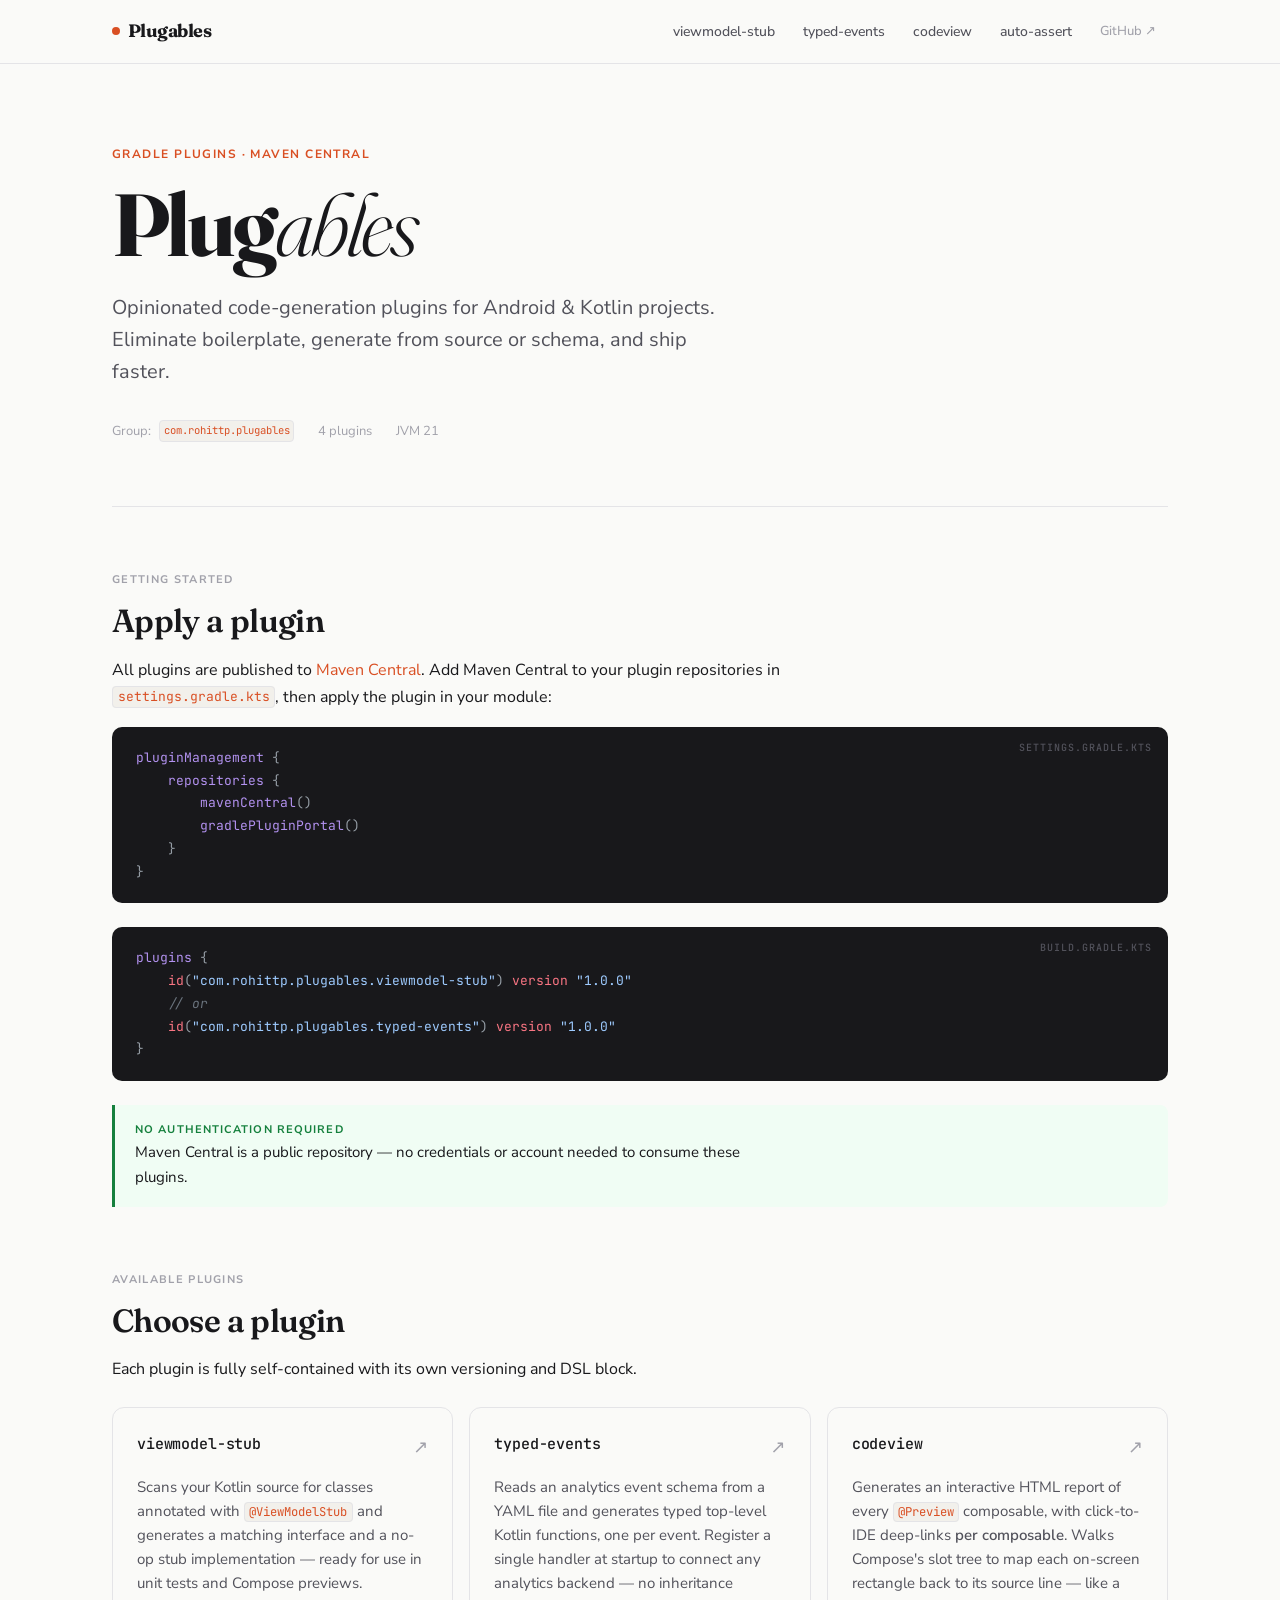
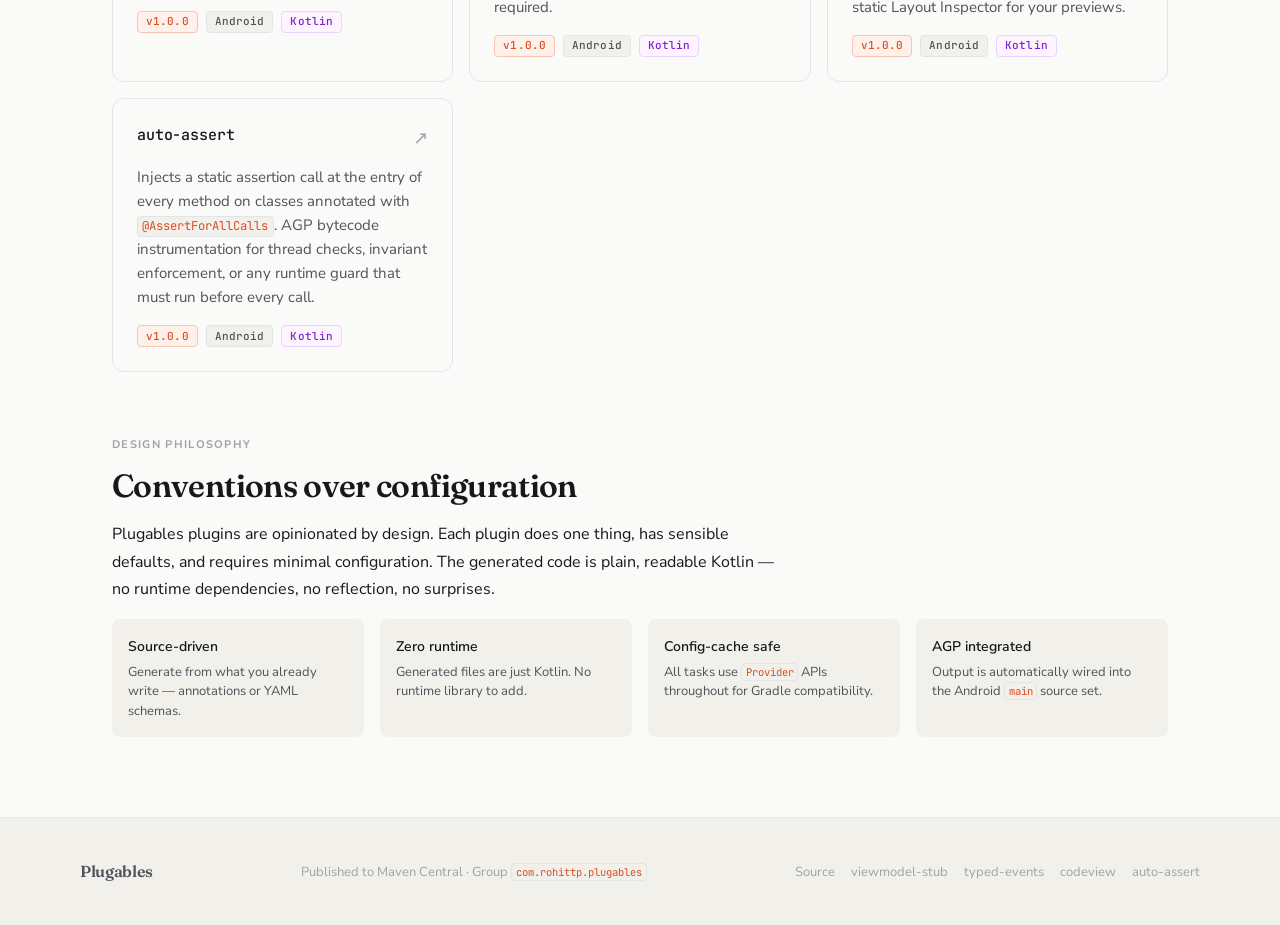
==== docs/index.html @ 22834b08 "docs: add documentation for auto-assert Gradle plugin - Create `docs/auto-assert.html` containing an" ====
<!DOCTYPE html>
<html lang="en">
<head>
  <meta charset="UTF-8" />
  <meta name="viewport" content="width=device-width, initial-scale=1.0" />
  <title>Plugables — Gradle Plugins for Android</title>
  <meta name="description" content="Opinionated code-generation Gradle plugins for Android and Kotlin projects. Published to Maven Central — available with one pluginManagement line." />
  <link rel="canonical" href="https://rohittp.com/plugables/" />
  <link rel="icon" href="favicon.svg" type="image/svg+xml" />

  <!-- Open Graph -->
  <meta property="og:type" content="website" />
  <meta property="og:site_name" content="Plugables" />
  <meta property="og:title" content="Plugables — Gradle Plugins for Android" />
  <meta property="og:description" content="Opinionated code-generation Gradle plugins for Android and Kotlin projects. Published to Maven Central — available with one pluginManagement line." />
  <meta property="og:url" content="https://rohittp.com/plugables/" />
  <meta property="og:image" content="https://rohittp.com/plugables/og-image.png" />
  <meta property="og:image:width" content="1200" />
  <meta property="og:image:height" content="630" />

  <!-- Twitter Card -->
  <meta name="twitter:card" content="summary_large_image" />
  <meta name="twitter:title" content="Plugables — Gradle Plugins for Android" />
  <meta name="twitter:description" content="Opinionated code-generation Gradle plugins for Android and Kotlin projects. Published to Maven Central — available with one pluginManagement line." />
  <meta name="twitter:image" content="https://rohittp.com/plugables/og-image.png" />

  <link rel="stylesheet" href="style.css" />

  <!-- Structured Data -->
  <script type="application/ld+json">
  {
    "@context": "https://schema.org",
    "@graph": [
      {
        "@type": "WebSite",
        "@id": "https://rohittp.com/plugables/#website",
        "url": "https://rohittp.com/plugables/",
        "name": "Plugables",
        "description": "Opinionated code-generation Gradle plugins for Android and Kotlin projects."
      },
      {
        "@type": "SoftwareApplication",
        "@id": "https://rohittp.com/plugables/#software",
        "name": "Plugables",
        "applicationCategory": "DeveloperApplication",
        "operatingSystem": "Android, JVM",
        "programmingLanguage": "Kotlin",
        "offers": { "@type": "Offer", "price": "0", "priceCurrency": "USD" },
        "url": "https://rohittp.com/plugables/",
        "author": {
          "@type": "Person",
          "name": "Rohit T P",
          "url": "https://rohittp.com"
        }
      }
    ]
  }
  </script>
</head>
<body>

<!-- ─── Navigation ─────────────────────────────────────────── -->
<nav class="site-nav">
  <div class="nav-inner">
    <a href="index" class="nav-brand">Plugables</a>
    <div class="nav-links">
      <a href="viewmodel-stub">viewmodel-stub</a>
      <a href="typed-events">typed-events</a>
      <a href="codeview">codeview</a>
      <a href="auto-assert">auto-assert</a>
      <a href="https://github.com/rohittp0/plugables" class="nav-github" target="_blank" rel="noopener noreferrer">GitHub ↗</a>
    </div>
  </div>
</nav>

<div class="home-layout">

  <!-- ─── Hero ───────────────────────────────────────────────── -->
  <section class="hero">
    <p class="hero-eyebrow">Gradle Plugins · Maven Central</p>
    <h1 class="hero-title">Plug<em>ables</em></h1>
    <p class="hero-desc">
      Opinionated code-generation plugins for Android &amp; Kotlin projects.
      Eliminate boilerplate, generate from source or schema, and ship faster.
    </p>
    <div class="hero-meta">
      <span>Group: <code>com.rohittp.plugables</code></span>
      <span>4 plugins</span>
      <span>JVM 21</span>
    </div>
  </section>

  <!-- ─── Repository Setup ───────────────────────────────────── -->
  <section class="section">
    <p class="section-label">Getting Started</p>
    <h2 style="margin-top:0">Apply a plugin</h2>
    <p>
      All plugins are published to
      <a href="https://central.sonatype.com/search?q=com.rohittp.plugables" target="_blank" rel="noopener noreferrer">Maven Central</a>.
      Add Maven Central to your plugin repositories in <code>settings.gradle.kts</code>,
      then apply the plugin in your module:
    </p>

    <div class="code-wrap">
      <span class="code-lang">settings.gradle.kts</span>
      <pre><code><span class="fn">pluginManagement</span> <span class="op">{</span>
    <span class="fn">repositories</span> <span class="op">{</span>
        <span class="fn">mavenCentral</span><span class="op">()</span>
        <span class="fn">gradlePluginPortal</span><span class="op">()</span>
    <span class="op">}</span>
<span class="op">}</span></code></pre>
    </div>

    <div class="code-wrap">
      <span class="code-lang">build.gradle.kts</span>
      <pre><code><span class="fn">plugins</span> <span class="op">{</span>
    <span class="k">id</span><span class="op">(</span><span class="st">"com.rohittp.plugables.viewmodel-stub"</span><span class="op">)</span> <span class="k">version</span> <span class="st">"1.0.0"</span>
    <span class="cm">// or</span>
    <span class="k">id</span><span class="op">(</span><span class="st">"com.rohittp.plugables.typed-events"</span><span class="op">)</span> <span class="k">version</span> <span class="st">"1.0.0"</span>
<span class="op">}</span></code></pre>
    </div>

    <div class="callout tip">
      <p class="callout-title">No authentication required</p>
      <p>
        Maven Central is a public repository — no credentials or account needed
        to consume these plugins.
      </p>
    </div>
  </section>

  <!-- ─── Plugins ─────────────────────────────────────────────── -->
  <section class="section">
    <p class="section-label">Available Plugins</p>
    <h2 style="margin-top:0">Choose a plugin</h2>
    <p>Each plugin is fully self-contained with its own versioning and DSL block.</p>

    <div class="plugin-grid">

      <a href="viewmodel-stub" class="plugin-card">
        <div class="card-header">
          <span class="card-name">viewmodel-stub</span>
          <span class="card-arrow">↗</span>
        </div>
        <p class="card-desc">
          Scans your Kotlin source for classes annotated with
          <code>@ViewModelStub</code> and generates a matching interface
          and a no-op stub implementation — ready for use in unit tests
          and Compose previews.
        </p>
        <div class="card-tags">
          <span class="badge badge-version">v1.0.0</span>
          <span class="badge badge-platform">Android</span>
          <span class="badge badge-kotlin">Kotlin</span>
        </div>
      </a>

      <a href="typed-events" class="plugin-card">
        <div class="card-header">
          <span class="card-name">typed-events</span>
          <span class="card-arrow">↗</span>
        </div>
        <p class="card-desc">
          Reads an analytics event schema from a YAML file and generates
          typed top-level Kotlin functions, one per event. Register a single
          handler at startup to connect any analytics backend — no
          inheritance required.
        </p>
        <div class="card-tags">
          <span class="badge badge-version">v1.0.0</span>
          <span class="badge badge-platform">Android</span>
          <span class="badge badge-kotlin">Kotlin</span>
        </div>
      </a>

      <a href="codeview" class="plugin-card">
        <div class="card-header">
          <span class="card-name">codeview</span>
          <span class="card-arrow">↗</span>
        </div>
        <p class="card-desc">
          Generates an interactive HTML report of every <code>@Preview</code>
          composable, with click-to-IDE deep-links <strong>per composable</strong>.
          Walks Compose's slot tree to map each on-screen rectangle back to its
          source line — like a static Layout Inspector for your previews.
        </p>
        <div class="card-tags">
          <span class="badge badge-version">v1.0.0</span>
          <span class="badge badge-platform">Android</span>
          <span class="badge badge-kotlin">Kotlin</span>
        </div>
      </a>

      <a href="auto-assert" class="plugin-card">
        <div class="card-header">
          <span class="card-name">auto-assert</span>
          <span class="card-arrow">↗</span>
        </div>
        <p class="card-desc">
          Injects a static assertion call at the entry of every method on
          classes annotated with <code>@AssertForAllCalls</code>. AGP bytecode
          instrumentation for thread checks, invariant enforcement, or any
          runtime guard that must run before every call.
        </p>
        <div class="card-tags">
          <span class="badge badge-version">v1.0.0</span>
          <span class="badge badge-platform">Android</span>
          <span class="badge badge-kotlin">Kotlin</span>
        </div>
      </a>

    </div>
  </section>

  <!-- ─── Philosophy ──────────────────────────────────────────── -->
  <section class="section">
    <p class="section-label">Design Philosophy</p>
    <h2 style="margin-top:0">Conventions over configuration</h2>
    <p>
      Plugables plugins are opinionated by design. Each plugin does one thing,
      has sensible defaults, and requires minimal configuration. The generated
      code is plain, readable Kotlin — no runtime dependencies, no reflection,
      no surprises.
    </p>

    <div class="feature-grid">
      <div class="feature-item">
        <strong>Source-driven</strong>
        <p>Generate from what you already write — annotations or YAML schemas.</p>
      </div>
      <div class="feature-item">
        <strong>Zero runtime</strong>
        <p>Generated files are just Kotlin. No runtime library to add.</p>
      </div>
      <div class="feature-item">
        <strong>Config-cache safe</strong>
        <p>All tasks use <code>Provider</code> APIs throughout for Gradle compatibility.</p>
      </div>
      <div class="feature-item">
        <strong>AGP integrated</strong>
        <p>Output is automatically wired into the Android <code>main</code> source set.</p>
      </div>
    </div>
  </section>

</div>

<!-- ─── Footer ──────────────────────────────────────────────── -->
<footer class="site-footer">
  <div class="footer-inner">
    <a href="index" class="footer-brand">Plugables</a>
    <span class="footer-meta">Published to Maven Central · Group <code>com.rohittp.plugables</code></span>
    <div class="footer-links">
      <a href="https://github.com/rohittp0/plugables" target="_blank" rel="noopener noreferrer">Source</a>
      <a href="viewmodel-stub">viewmodel-stub</a>
      <a href="typed-events">typed-events</a>
      <a href="codeview">codeview</a>
      <a href="auto-assert">auto-assert</a>
    </div>
  </div>
</footer>

</body>
</html>
---- docs/style.css ----
@import url('https://fonts.googleapis.com/css2?family=Fraunces:ital,opsz,wght@0,9..144,300;0,9..144,400;0,9..144,600;0,9..144,700;1,9..144,300;1,9..144,400&family=Nunito+Sans:ital,opsz,wght@0,6..12,300;0,6..12,400;0,6..12,500;0,6..12,600;1,6..12,400&family=JetBrains+Mono:wght@400;500&display=swap');

/* ─── Design Tokens ─────────────────────────────────────────── */
:root {
  /* Colors */
  --bg:            #fafaf8;
  --bg-alt:        #f2f0eb;
  --bg-code:       #18181b;
  --bg-callout:    #fff7f0;
  --bg-tip:        #f0fdf4;
  --text:          #18181b;
  --text-2:        #52525b;
  --text-3:        #a1a1aa;
  --text-code:     #e4e0d5;
  --accent:        #d94f23;
  --accent-hover:  #b83d17;
  --accent-bg:     #fff1ea;
  --border:        #e4e4e7;
  --border-strong: #c4c4c8;
  --green:         #15803d;
  --green-bg:      #f0fdf4;
  --shadow-sm:     0 1px 3px rgba(24,24,27,.06), 0 1px 2px rgba(24,24,27,.04);
  --shadow-md:     0 4px 16px rgba(24,24,27,.08), 0 2px 6px rgba(24,24,27,.04);

  /* Typography */
  --font-display: 'Fraunces', Georgia, serif;
  --font-body:    'Nunito Sans', system-ui, sans-serif;
  --font-mono:    'JetBrains Mono', 'Fira Code', monospace;

  /* Spacing */
  --space-1:  0.25rem;
  --space-2:  0.5rem;
  --space-3:  0.75rem;
  --space-4:  1rem;
  --space-5:  1.25rem;
  --space-6:  1.5rem;
  --space-8:  2rem;
  --space-10: 2.5rem;
  --space-12: 3rem;
  --space-16: 4rem;
  --space-20: 5rem;

  /* Layout */
  --nav-height:    64px;
  --sidebar-width: 220px;
  --content-max:   760px;
  --page-max:      1120px;
}

/* ─── Reset ─────────────────────────────────────────────────── */
*, *::before, *::after { box-sizing: border-box; margin: 0; padding: 0; }

html {
  font-size: 16px;
  scroll-behavior: smooth;
  -webkit-text-size-adjust: 100%;
}

body {
  background: var(--bg);
  color: var(--text);
  font-family: var(--font-body);
  font-size: 1rem;
  line-height: 1.7;
  font-weight: 400;
  -webkit-font-smoothing: antialiased;
  -moz-osx-font-smoothing: grayscale;
}

/* ─── Typography ─────────────────────────────────────────────── */
h1, h2, h3 {
  font-family: var(--font-display);
  font-weight: 600;
  line-height: 1.2;
  color: var(--text);
  letter-spacing: -0.02em;
}

h4, h5, h6 {
  font-family: var(--font-body);
  font-weight: 600;
  line-height: 1.4;
  color: var(--text);
}

h1 { font-size: clamp(2.25rem, 5vw, 3.5rem); font-weight: 700; }
h2 { font-size: clamp(1.5rem, 3vw, 2rem); margin-top: var(--space-12); margin-bottom: var(--space-4); }
h3 { font-size: 1.25rem; margin-top: var(--space-8); margin-bottom: var(--space-3); font-family: var(--font-body); font-weight: 600; letter-spacing: -0.01em; }
h4 { font-size: 1rem; margin-top: var(--space-6); margin-bottom: var(--space-2); text-transform: uppercase; letter-spacing: 0.07em; font-size: 0.75rem; color: var(--text-2); }

p { margin-bottom: var(--space-4); max-width: 68ch; }
p:last-child { margin-bottom: 0; }

a { color: var(--accent); text-decoration: none; }
a:hover { color: var(--accent-hover); text-decoration: underline; text-underline-offset: 3px; }

strong { font-weight: 600; }
em { font-style: italic; }

ul, ol {
  padding-left: var(--space-6);
  margin-bottom: var(--space-4);
}
li { margin-bottom: var(--space-1); }

hr {
  border: none;
  border-top: 1px solid var(--border);
  margin: var(--space-12) 0;
}

/* ─── Navigation ─────────────────────────────────────────────── */
.site-nav {
  position: sticky;
  top: 0;
  z-index: 100;
  background: rgba(250, 250, 248, 0.92);
  backdrop-filter: blur(12px);
  -webkit-backdrop-filter: blur(12px);
  border-bottom: 1px solid var(--border);
  height: var(--nav-height);
  display: flex;
  align-items: center;
}

.nav-inner {
  display: flex;
  align-items: center;
  justify-content: space-between;
  width: 100%;
  max-width: var(--page-max);
  margin: 0 auto;
  padding: 0 var(--space-8);
}

.nav-brand {
  font-family: var(--font-display);
  font-weight: 700;
  font-size: 1.125rem;
  color: var(--text);
  text-decoration: none;
  letter-spacing: -0.03em;
  display: flex;
  align-items: center;
  gap: var(--space-2);
}

.nav-brand::before {
  content: '';
  display: inline-block;
  width: 8px;
  height: 8px;
  background: var(--accent);
  border-radius: 50%;
}

.nav-links {
  display: flex;
  align-items: center;
  gap: var(--space-1);
}

.nav-links a {
  color: var(--text-2);
  text-decoration: none;
  font-size: 0.875rem;
  font-weight: 500;
  padding: var(--space-2) var(--space-3);
  border-radius: 6px;
  transition: color 0.15s, background 0.15s;
}

.nav-links a:hover {
  color: var(--text);
  background: var(--bg-alt);
  text-decoration: none;
}

.nav-links a.nav-github {
  color: var(--text-3);
  font-size: 0.8125rem;
}

.nav-links a.nav-github:hover {
  color: var(--text-2);
}

/* ─── Page Layout (plugin pages) ────────────────────────────── */
.page-layout {
  max-width: var(--page-max);
  margin: 0 auto;
  padding: 0 var(--space-8);
  display: grid;
  grid-template-columns: var(--sidebar-width) 1fr;
  gap: var(--space-16);
  align-items: start;
}

.sidebar {
  position: sticky;
  top: calc(var(--nav-height) + var(--space-8));
  padding-top: var(--space-8);
}

.toc-title {
  font-family: var(--font-body);
  font-size: 0.6875rem;
  font-weight: 700;
  text-transform: uppercase;
  letter-spacing: 0.1em;
  color: var(--text-3);
  margin-bottom: var(--space-3);
}

.toc ul {
  list-style: none;
  padding: 0;
  margin: 0;
  display: flex;
  flex-direction: column;
  gap: 1px;
}

.toc li { margin: 0; }

.toc a {
  display: block;
  font-size: 0.8125rem;
  color: var(--text-2);
  text-decoration: none;
  padding: 5px var(--space-3);
  border-radius: 5px;
  line-height: 1.4;
  transition: color 0.12s, background 0.12s;
}

.toc a:hover {
  color: var(--text);
  background: var(--bg-alt);
  text-decoration: none;
}

.toc a.toc-h3 {
  padding-left: var(--space-6);
  font-size: 0.75rem;
}

.content {
  min-width: 0;
  padding: var(--space-8) 0 var(--space-20);
}

/* ─── Home Layout ────────────────────────────────────────────── */
.home-layout {
  max-width: var(--page-max);
  margin: 0 auto;
  padding: 0 var(--space-8);
}

/* ─── Hero ───────────────────────────────────────────────────── */
.hero {
  padding: var(--space-20) 0 var(--space-16);
  border-bottom: 1px solid var(--border);
  margin-bottom: var(--space-16);
}

.hero-eyebrow {
  font-size: 0.75rem;
  font-weight: 700;
  text-transform: uppercase;
  letter-spacing: 0.12em;
  color: var(--accent);
  margin-bottom: var(--space-4);
}

.hero-title {
  font-size: clamp(3rem, 8vw, 5.5rem);
  font-weight: 700;
  font-family: var(--font-display);
  letter-spacing: -0.04em;
  line-height: 1;
  color: var(--text);
  margin-bottom: var(--space-6);
}

.hero-title em {
  font-style: italic;
  font-weight: 300;
}

.hero-desc {
  font-size: clamp(1rem, 2vw, 1.25rem);
  color: var(--text-2);
  max-width: 52ch;
  line-height: 1.6;
  margin-bottom: var(--space-8);
}

.hero-meta {
  display: flex;
  align-items: center;
  gap: var(--space-6);
  font-size: 0.8125rem;
  color: var(--text-3);
}

.hero-meta span {
  display: flex;
  align-items: center;
  gap: var(--space-2);
}

/* ─── Section ────────────────────────────────────────────────── */
.section {
  margin-bottom: var(--space-16);
}

.section-label {
  font-size: 0.6875rem;
  font-weight: 700;
  text-transform: uppercase;
  letter-spacing: 0.12em;
  color: var(--text-3);
  margin-bottom: var(--space-3);
}

/* ─── Plugin Cards ───────────────────────────────────────────── */
.plugin-grid {
  display: grid;
  grid-template-columns: repeat(auto-fit, minmax(300px, 1fr));
  gap: var(--space-4);
  margin-top: var(--space-6);
}

.plugin-card {
  display: block;
  text-decoration: none;
  background: var(--bg);
  border: 1px solid var(--border);
  border-radius: 12px;
  padding: var(--space-6);
  transition: border-color 0.15s, box-shadow 0.15s, transform 0.15s;
  color: inherit;
}

.plugin-card:hover {
  border-color: var(--border-strong);
  box-shadow: var(--shadow-md);
  transform: translateY(-2px);
  text-decoration: none;
  color: inherit;
}

.card-header {
  display: flex;
  align-items: flex-start;
  justify-content: space-between;
  margin-bottom: var(--space-3);
}

.card-name {
  font-family: var(--font-mono);
  font-size: 0.9375rem;
  font-weight: 500;
  color: var(--text);
  letter-spacing: -0.01em;
}

.card-arrow {
  color: var(--text-3);
  font-size: 1.125rem;
  transition: transform 0.15s, color 0.15s;
}

.plugin-card:hover .card-arrow {
  transform: translate(3px, -3px);
  color: var(--accent);
}

.card-desc {
  font-size: 0.9375rem;
  color: var(--text-2);
  line-height: 1.6;
  margin-bottom: var(--space-4);
  max-width: none;
}

.card-tags {
  display: flex;
  gap: var(--space-2);
  flex-wrap: wrap;
}

/* ─── Badges ─────────────────────────────────────────────────── */
.badge {
  display: inline-flex;
  align-items: center;
  height: 22px;
  padding: 0 var(--space-2);
  border-radius: 4px;
  font-family: var(--font-mono);
  font-size: 0.6875rem;
  font-weight: 500;
  letter-spacing: 0.01em;
  white-space: nowrap;
}

.badge-version {
  background: var(--accent-bg);
  color: var(--accent);
  border: 1px solid #f5c6b2;
}

.badge-platform {
  background: var(--bg-alt);
  color: var(--text-2);
  border: 1px solid var(--border);
}

.badge-kotlin {
  background: #fdf4ff;
  color: #7e22ce;
  border: 1px solid #e9d5ff;
}

/* ─── Page Header (plugin pages) ────────────────────────────── */
.breadcrumb {
  font-size: 0.8125rem;
  color: var(--text-3);
  margin-bottom: var(--space-6);
  display: flex;
  align-items: center;
  gap: var(--space-2);
}

.breadcrumb a {
  color: var(--text-3);
  text-decoration: none;
}

.breadcrumb a:hover { color: var(--text-2); text-decoration: none; }
.breadcrumb-sep { color: var(--border-strong); }

.page-header {
  padding-bottom: var(--space-8);
  border-bottom: 1px solid var(--border);
  margin-bottom: var(--space-10);
}

.page-header h1 {
  font-family: var(--font-mono);
  font-size: clamp(1.75rem, 4vw, 2.5rem);
  letter-spacing: -0.03em;
  margin-bottom: var(--space-3);
}

.page-badges {
  display: flex;
  gap: var(--space-2);
  flex-wrap: wrap;
  margin-bottom: var(--space-5);
}

.page-lead {
  font-size: 1.0625rem;
  color: var(--text-2);
  line-height: 1.65;
  max-width: 62ch;
  margin: 0;
}

/* ─── Doc Sections ───────────────────────────────────────────── */
.doc-section {
  scroll-margin-top: calc(var(--nav-height) + var(--space-6));
  margin-bottom: var(--space-12);
}

.doc-section h2 {
  margin-top: 0;
  padding-bottom: var(--space-3);
  border-bottom: 1px solid var(--border);
}

/* ─── Code Blocks ─────────────────────────────────────────────── */
pre {
  background: var(--bg-code);
  border-radius: 10px;
  overflow-x: auto;
  position: relative;
  margin: var(--space-4) 0 var(--space-6);
}

pre code {
  display: block;
  font-family: var(--font-mono);
  font-size: 0.8125rem;
  line-height: 1.75;
  color: var(--text-code);
  padding: var(--space-5) var(--space-6);
  tab-size: 2;
}

.code-wrap {
  position: relative;
}

.code-lang {
  position: absolute;
  top: var(--space-3);
  right: var(--space-4);
  font-family: var(--font-mono);
  font-size: 0.625rem;
  font-weight: 500;
  text-transform: uppercase;
  letter-spacing: 0.1em;
  color: #52525b;
  z-index: 1;
  pointer-events: none;
}

/* Inline code */
:not(pre) > code {
  font-family: var(--font-mono);
  font-size: 0.8125em;
  background: var(--bg-alt);
  border: 1px solid var(--border);
  border-radius: 4px;
  padding: 0.1em 0.35em;
  color: var(--accent);
}

/* Syntax coloring — applied manually via spans */
.k  { color: #f97583; }              /* keyword */
.kn { color: #f97583; }              /* keyword.annotation */
.fn { color: #b392f0; }              /* function name */
.ty { color: #79b8ff; }              /* type */
.st { color: #9ecbff; }              /* string */
.cm { color: #6a737d; font-style: italic; } /* comment */
.nm { color: #ffab70; }              /* number/literal */
.op { color: #959da5; }              /* operator/punctuation */
.yk { color: #85e89d; }              /* yaml key */
.yv { color: #9ecbff; }              /* yaml value */
.yc { color: #6a737d; font-style: italic; } /* yaml comment */
.yi { color: #ffab70; }              /* yaml indent marker */

/* ─── Tables ──────────────────────────────────────────────────── */
.table-wrap {
  overflow-x: auto;
  margin: var(--space-4) 0 var(--space-6);
  border: 1px solid var(--border);
  border-radius: 10px;
}

table {
  width: 100%;
  border-collapse: collapse;
  font-size: 0.9rem;
}

thead {
  background: var(--bg-alt);
}

th {
  text-align: left;
  font-size: 0.6875rem;
  font-weight: 700;
  text-transform: uppercase;
  letter-spacing: 0.08em;
  color: var(--text-3);
  padding: var(--space-3) var(--space-4);
  border-bottom: 1px solid var(--border);
}

td {
  padding: var(--space-3) var(--space-4);
  vertical-align: top;
  border-bottom: 1px solid var(--border);
  line-height: 1.5;
}

tr:last-child td { border-bottom: none; }

tbody tr:hover { background: var(--bg-alt); }

td code {
  font-family: var(--font-mono);
  font-size: 0.8125em;
  color: var(--accent);
}

td.required::after {
  content: ' *';
  color: var(--accent);
}

/* ─── Callouts ────────────────────────────────────────────────── */
.callout {
  border-left: 3px solid var(--accent);
  background: var(--bg-callout);
  border-radius: 0 8px 8px 0;
  padding: var(--space-4) var(--space-5);
  margin: var(--space-4) 0 var(--space-6);
  font-size: 0.9375rem;
}

.callout p { margin: 0; }

.callout-title {
  font-size: 0.6875rem;
  font-weight: 700;
  text-transform: uppercase;
  letter-spacing: 0.1em;
  color: var(--accent);
  margin-bottom: var(--space-2);
}

.callout.tip {
  border-left-color: var(--green);
  background: var(--green-bg);
}

.callout.tip .callout-title { color: var(--green); }

/* ─── Separator ───────────────────────────────────────────────── */
.rule {
  border: none;
  border-top: 1px solid var(--border);
  margin: var(--space-10) 0;
}

/* ─── Step List ───────────────────────────────────────────────── */
.steps {
  list-style: none;
  padding: 0;
  margin: var(--space-4) 0 var(--space-6);
  counter-reset: steps;
}

.steps li {
  counter-increment: steps;
  display: flex;
  gap: var(--space-4);
  margin-bottom: var(--space-5);
}

.steps li::before {
  content: counter(steps);
  display: flex;
  align-items: center;
  justify-content: center;
  flex-shrink: 0;
  width: 28px;
  height: 28px;
  border-radius: 50%;
  background: var(--accent);
  color: white;
  font-size: 0.75rem;
  font-weight: 700;
  font-family: var(--font-body);
  margin-top: 2px;
}

/* ─── Pipeline Diagram ─────────────────────────────────────────── */
.pipeline {
  display: flex;
  align-items: center;
  gap: 0;
  overflow-x: auto;
  padding: var(--space-5) 0;
  margin: var(--space-4) 0 var(--space-6);
}

.pipeline-step {
  flex-shrink: 0;
  background: var(--bg-alt);
  border: 1px solid var(--border);
  border-radius: 8px;
  padding: var(--space-3) var(--space-4);
  text-align: center;
}

.pipeline-step strong {
  display: block;
  font-size: 0.8125rem;
  font-weight: 600;
  margin-bottom: 2px;
}

.pipeline-step span {
  font-size: 0.6875rem;
  color: var(--text-3);
  font-family: var(--font-mono);
}

.pipeline-arrow {
  flex-shrink: 0;
  color: var(--accent);
  font-size: 1.25rem;
  margin: 0 var(--space-2);
}

/* ─── Feature Grid ────────────────────────────────────────────── */
.feature-grid {
  display: grid;
  grid-template-columns: repeat(auto-fit, minmax(200px, 1fr));
  gap: var(--space-4);
  margin: var(--space-4) 0 var(--space-6);
}

.feature-item {
  background: var(--bg-alt);
  border-radius: 8px;
  padding: var(--space-4);
}

.feature-item strong {
  display: block;
  font-size: 0.875rem;
  margin-bottom: var(--space-1);
}

.feature-item p {
  font-size: 0.8125rem;
  color: var(--text-2);
  margin: 0;
  max-width: none;
  line-height: 1.5;
}

/* ─── Footer ──────────────────────────────────────────────────── */
.site-footer {
  background: var(--bg-alt);
  border-top: 1px solid var(--border);
  padding: var(--space-10) var(--space-8);
  margin-top: var(--space-20);
}

.footer-inner {
  max-width: var(--page-max);
  margin: 0 auto;
  display: flex;
  justify-content: space-between;
  align-items: center;
  flex-wrap: wrap;
  gap: var(--space-4);
}

.footer-brand {
  font-family: var(--font-display);
  font-weight: 600;
  font-size: 1rem;
  color: var(--text-2);
  letter-spacing: -0.02em;
  text-decoration: none;
}

.footer-meta {
  font-size: 0.8125rem;
  color: var(--text-3);
}

.footer-links {
  display: flex;
  gap: var(--space-4);
}

.footer-links a {
  font-size: 0.8125rem;
  color: var(--text-3);
  text-decoration: none;
}

.footer-links a:hover { color: var(--text-2); text-decoration: none; }

/* ─── Responsive ──────────────────────────────────────────────── */
@media (max-width: 768px) {
  :root {
    --sidebar-width: 0px;
  }

  .page-layout {
    grid-template-columns: 1fr;
    gap: 0;
    padding: 0 var(--space-5);
  }

  .sidebar { display: none; }

  .home-layout { padding: 0 var(--space-5); }

  .nav-inner { padding: 0 var(--space-5); }

  .hero { padding: var(--space-12) 0 var(--space-10); }

  .hero-meta { flex-wrap: wrap; gap: var(--space-3); }

  .plugin-grid { grid-template-columns: 1fr; }

  pre code { font-size: 0.75rem; padding: var(--space-4); }

  .pipeline { flex-direction: column; align-items: flex-start; }
  .pipeline-arrow { transform: rotate(90deg); }

  .footer-inner { flex-direction: column; align-items: flex-start; }
}

@media (max-width: 480px) {
  .nav-links a:not(.nav-github) { display: none; }
}
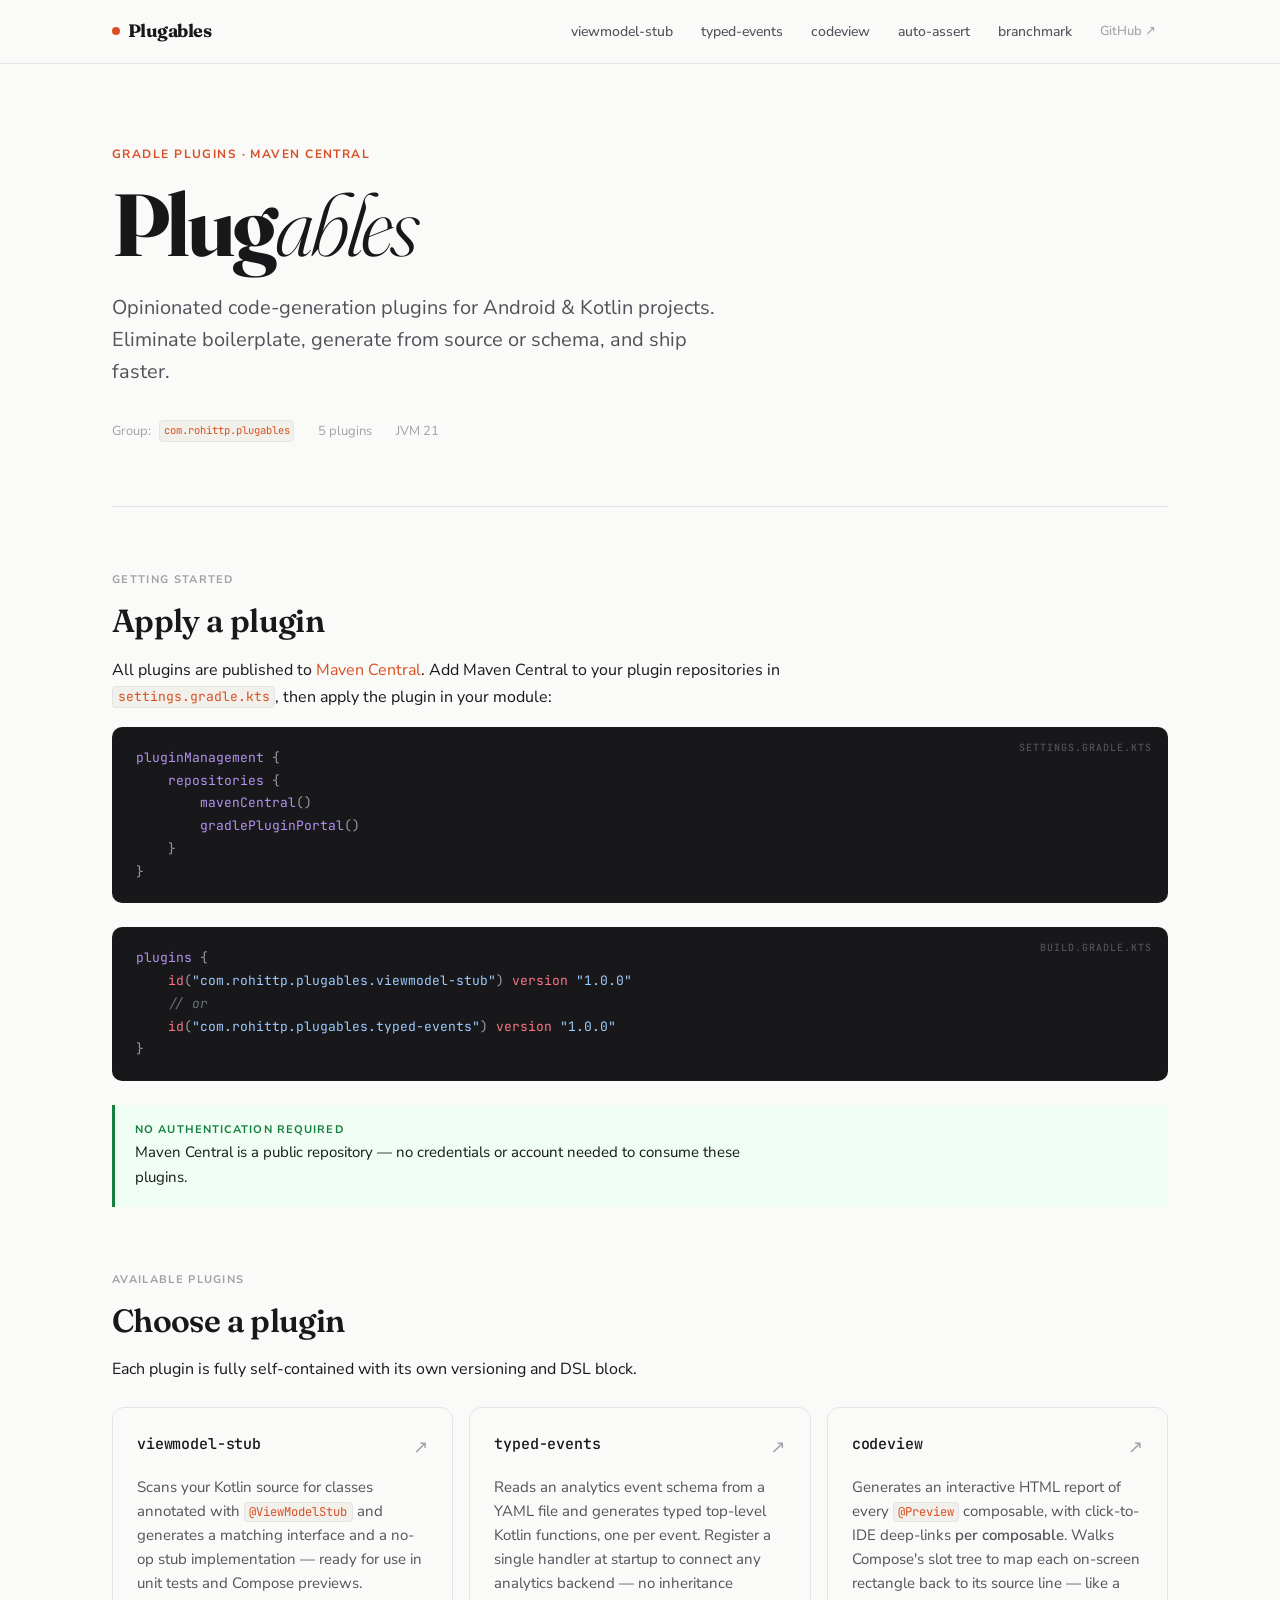
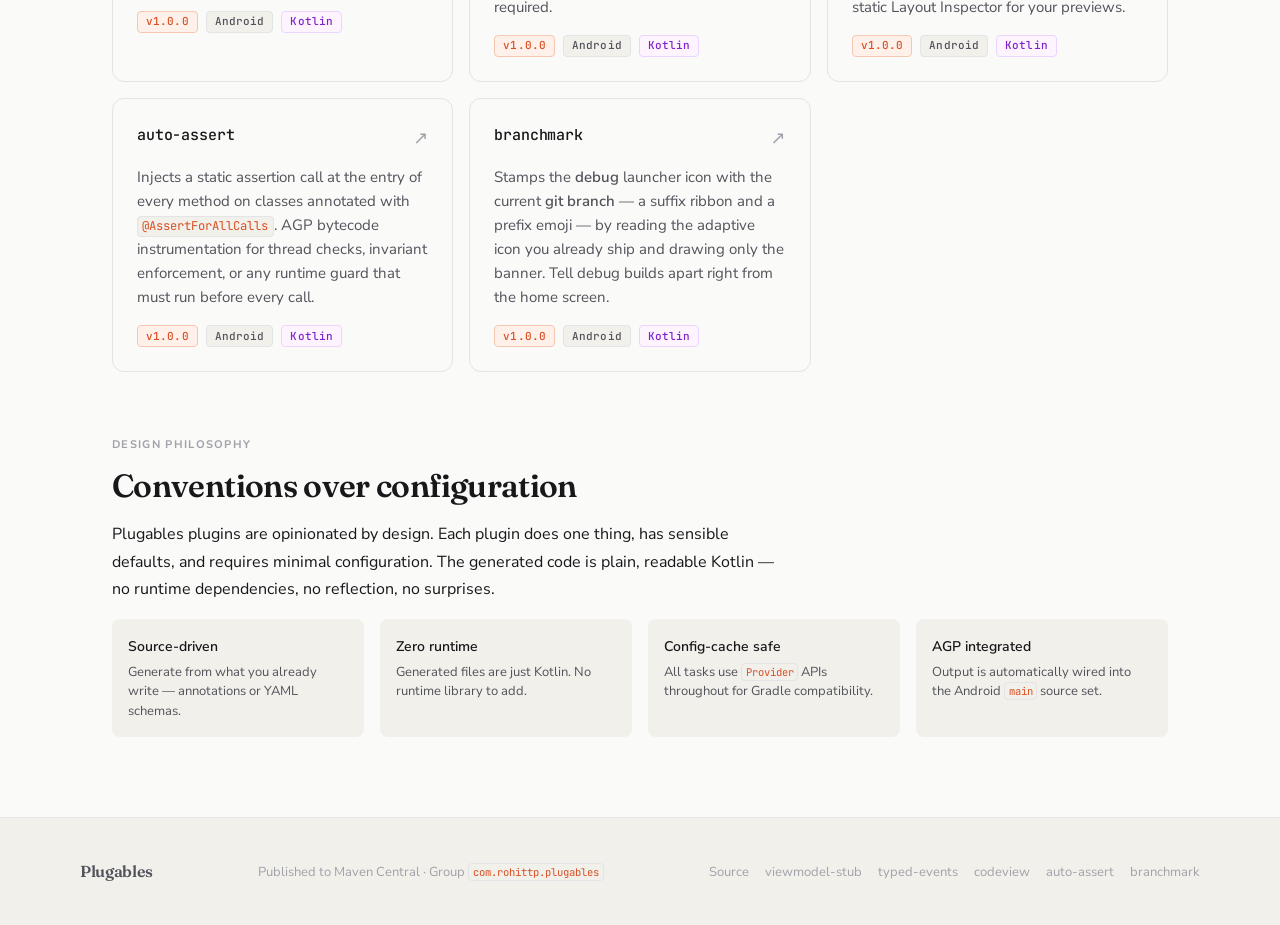
==== commit d609c01e: "feat: introduce branchmark Gradle plugin for Android debug icon stamping - Add `branchmark` module t" ====
--- a/docs/index.html
+++ b/docs/index.html
@@ -68,6 +68,7 @@
       <a href="typed-events">typed-events</a>
       <a href="codeview">codeview</a>
       <a href="auto-assert">auto-assert</a>
+      <a href="branchmark">branchmark</a>
       <a href="https://github.com/rohittp0/plugables" class="nav-github" target="_blank" rel="noopener noreferrer">GitHub ↗</a>
     </div>
   </div>
@@ -85,7 +86,7 @@
     </p>
     <div class="hero-meta">
       <span>Group: <code>com.rohittp.plugables</code></span>
-      <span>4 plugins</span>
+      <span>5 plugins</span>
       <span>JVM 21</span>
     </div>
   </section>
@@ -201,6 +202,24 @@
           classes annotated with <code>@AssertForAllCalls</code>. AGP bytecode
           instrumentation for thread checks, invariant enforcement, or any
           runtime guard that must run before every call.
+        </p>
+        <div class="card-tags">
+          <span class="badge badge-version">v1.0.0</span>
+          <span class="badge badge-platform">Android</span>
+          <span class="badge badge-kotlin">Kotlin</span>
+        </div>
+      </a>
+
+      <a href="branchmark" class="plugin-card">
+        <div class="card-header">
+          <span class="card-name">branchmark</span>
+          <span class="card-arrow">↗</span>
+        </div>
+        <p class="card-desc">
+          Stamps the <strong>debug</strong> launcher icon with the current
+          <strong>git branch</strong> — a suffix ribbon and a prefix emoji —
+          by reading the adaptive icon you already ship and drawing only the
+          banner. Tell debug builds apart right from the home screen.
         </p>
         <div class="card-tags">
           <span class="badge badge-version">v1.0.0</span>
@@ -256,6 +275,7 @@
       <a href="typed-events">typed-events</a>
       <a href="codeview">codeview</a>
       <a href="auto-assert">auto-assert</a>
+      <a href="branchmark">branchmark</a>
     </div>
   </div>
 </footer>
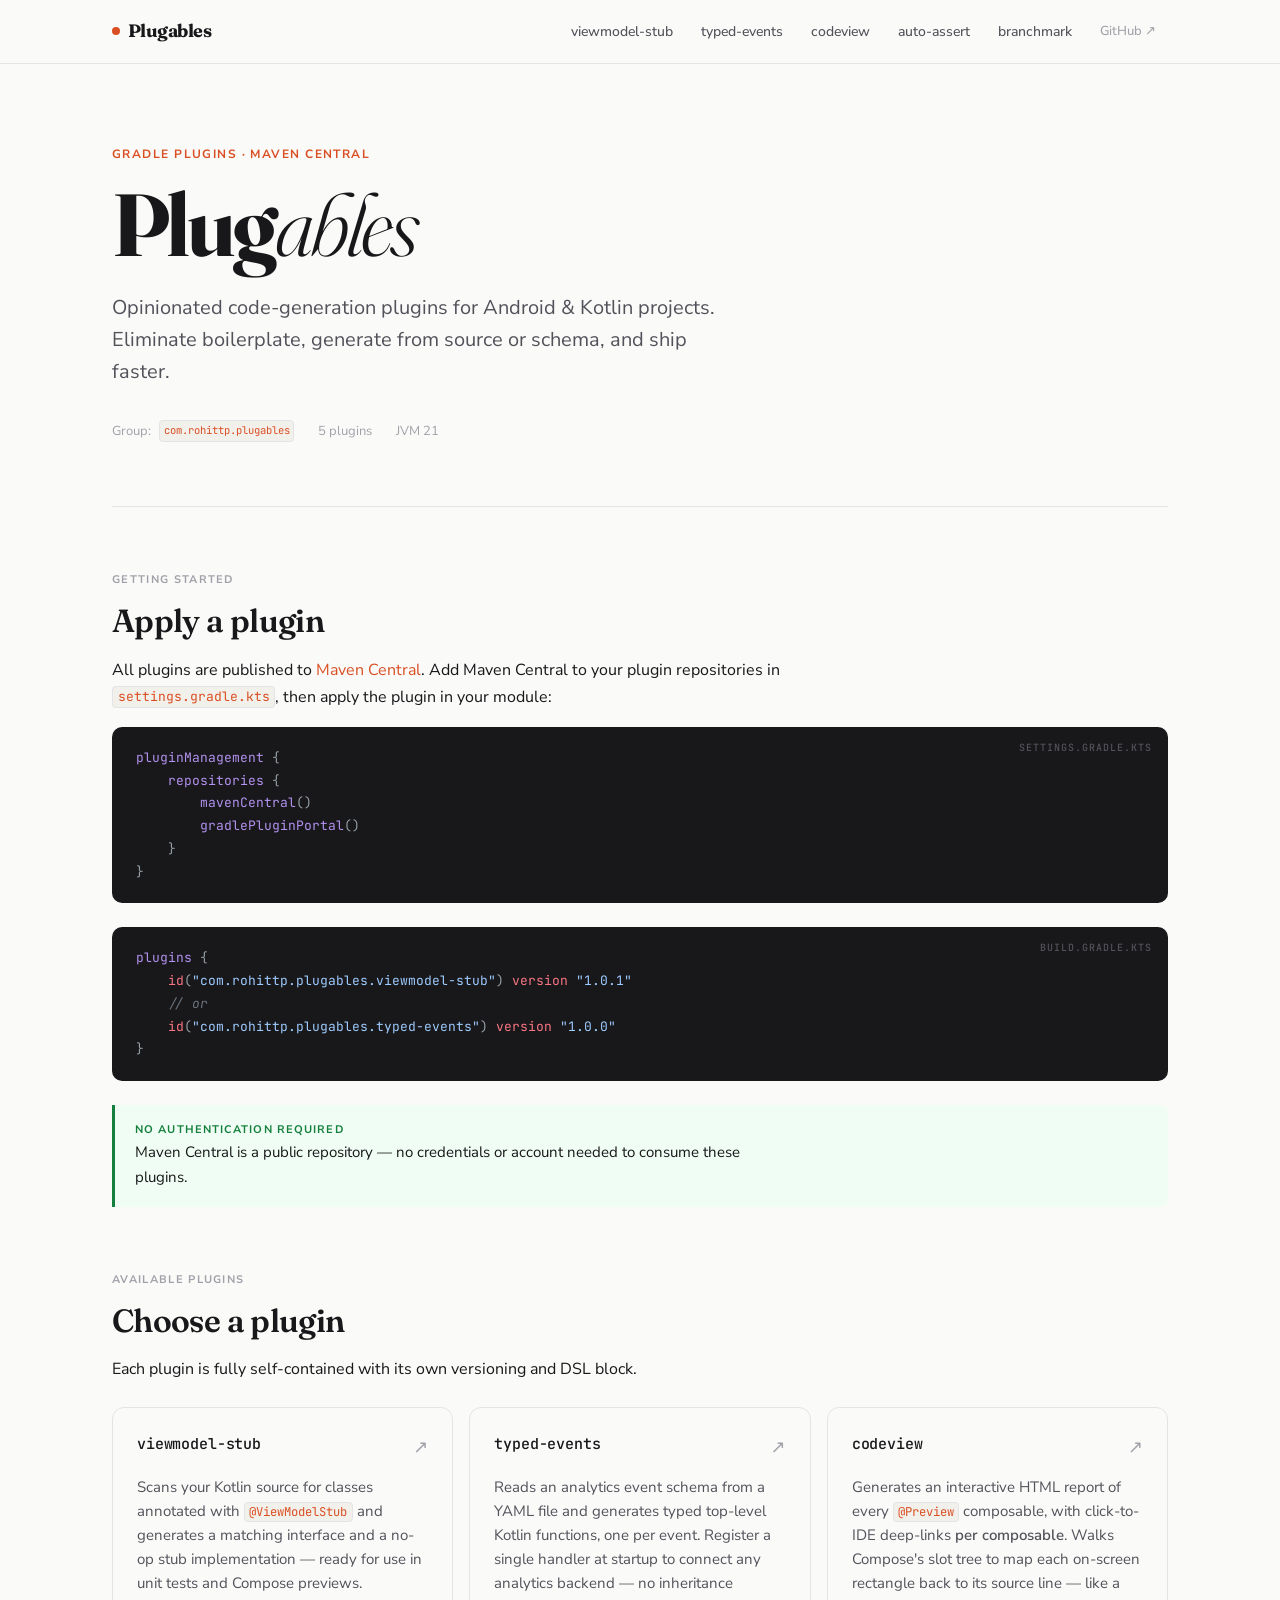
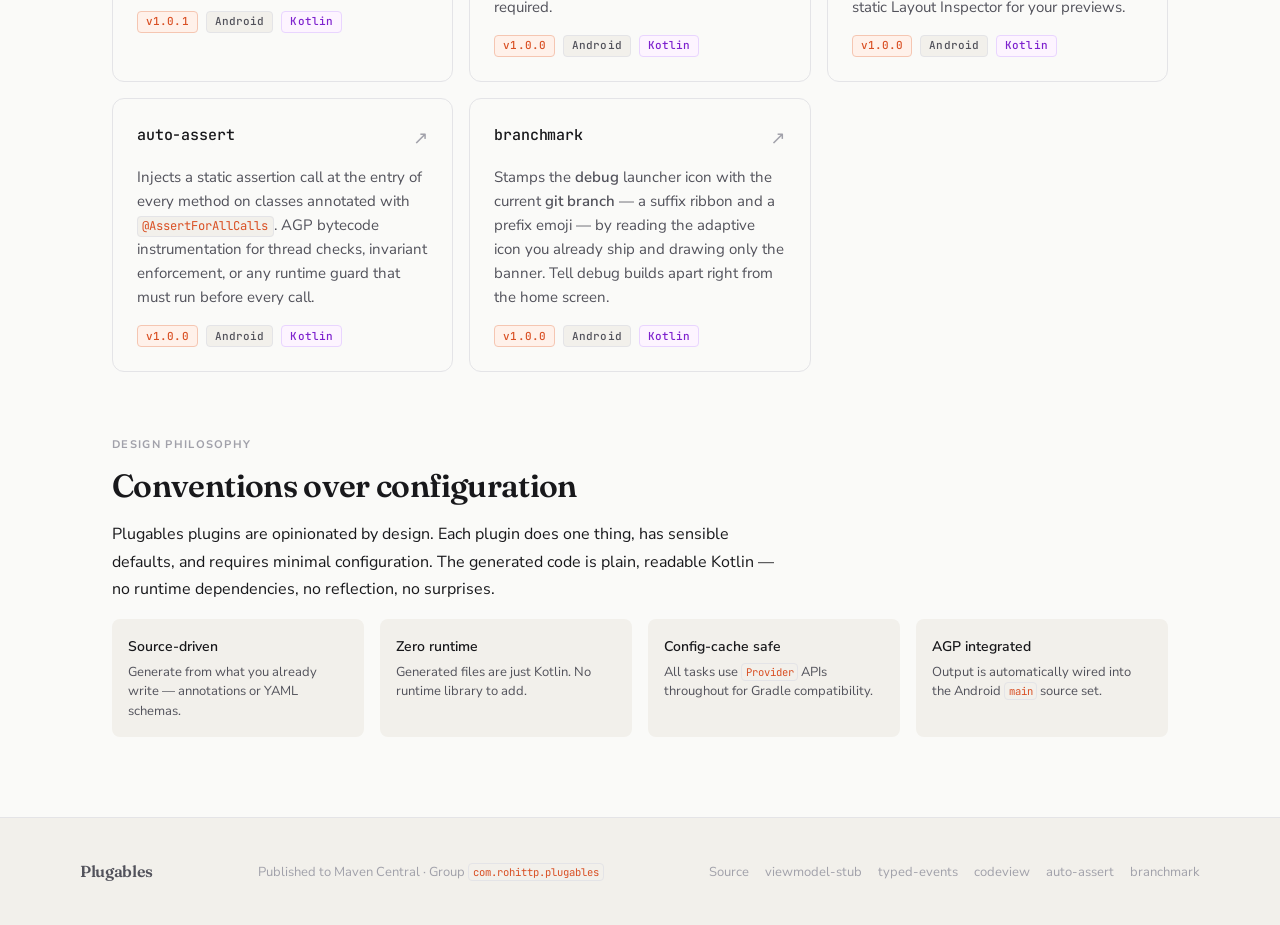
==== commit 7bce9548: "chore(viewmodel-stub): bump version to 1.0.1 and sync docs Co-Authored-By: Claude Opus 4.8 (1M conte" ====
--- a/docs/index.html
+++ b/docs/index.html
@@ -115,7 +115,7 @@
     <div class="code-wrap">
       <span class="code-lang">build.gradle.kts</span>
       <pre><code><span class="fn">plugins</span> <span class="op">{</span>
-    <span class="k">id</span><span class="op">(</span><span class="st">"com.rohittp.plugables.viewmodel-stub"</span><span class="op">)</span> <span class="k">version</span> <span class="st">"1.0.0"</span>
+    <span class="k">id</span><span class="op">(</span><span class="st">"com.rohittp.plugables.viewmodel-stub"</span><span class="op">)</span> <span class="k">version</span> <span class="st">"1.0.1"</span>
     <span class="cm">// or</span>
     <span class="k">id</span><span class="op">(</span><span class="st">"com.rohittp.plugables.typed-events"</span><span class="op">)</span> <span class="k">version</span> <span class="st">"1.0.0"</span>
 <span class="op">}</span></code></pre>
@@ -150,7 +150,7 @@
           and Compose previews.
         </p>
         <div class="card-tags">
-          <span class="badge badge-version">v1.0.0</span>
+          <span class="badge badge-version">v1.0.1</span>
           <span class="badge badge-platform">Android</span>
           <span class="badge badge-kotlin">Kotlin</span>
         </div>
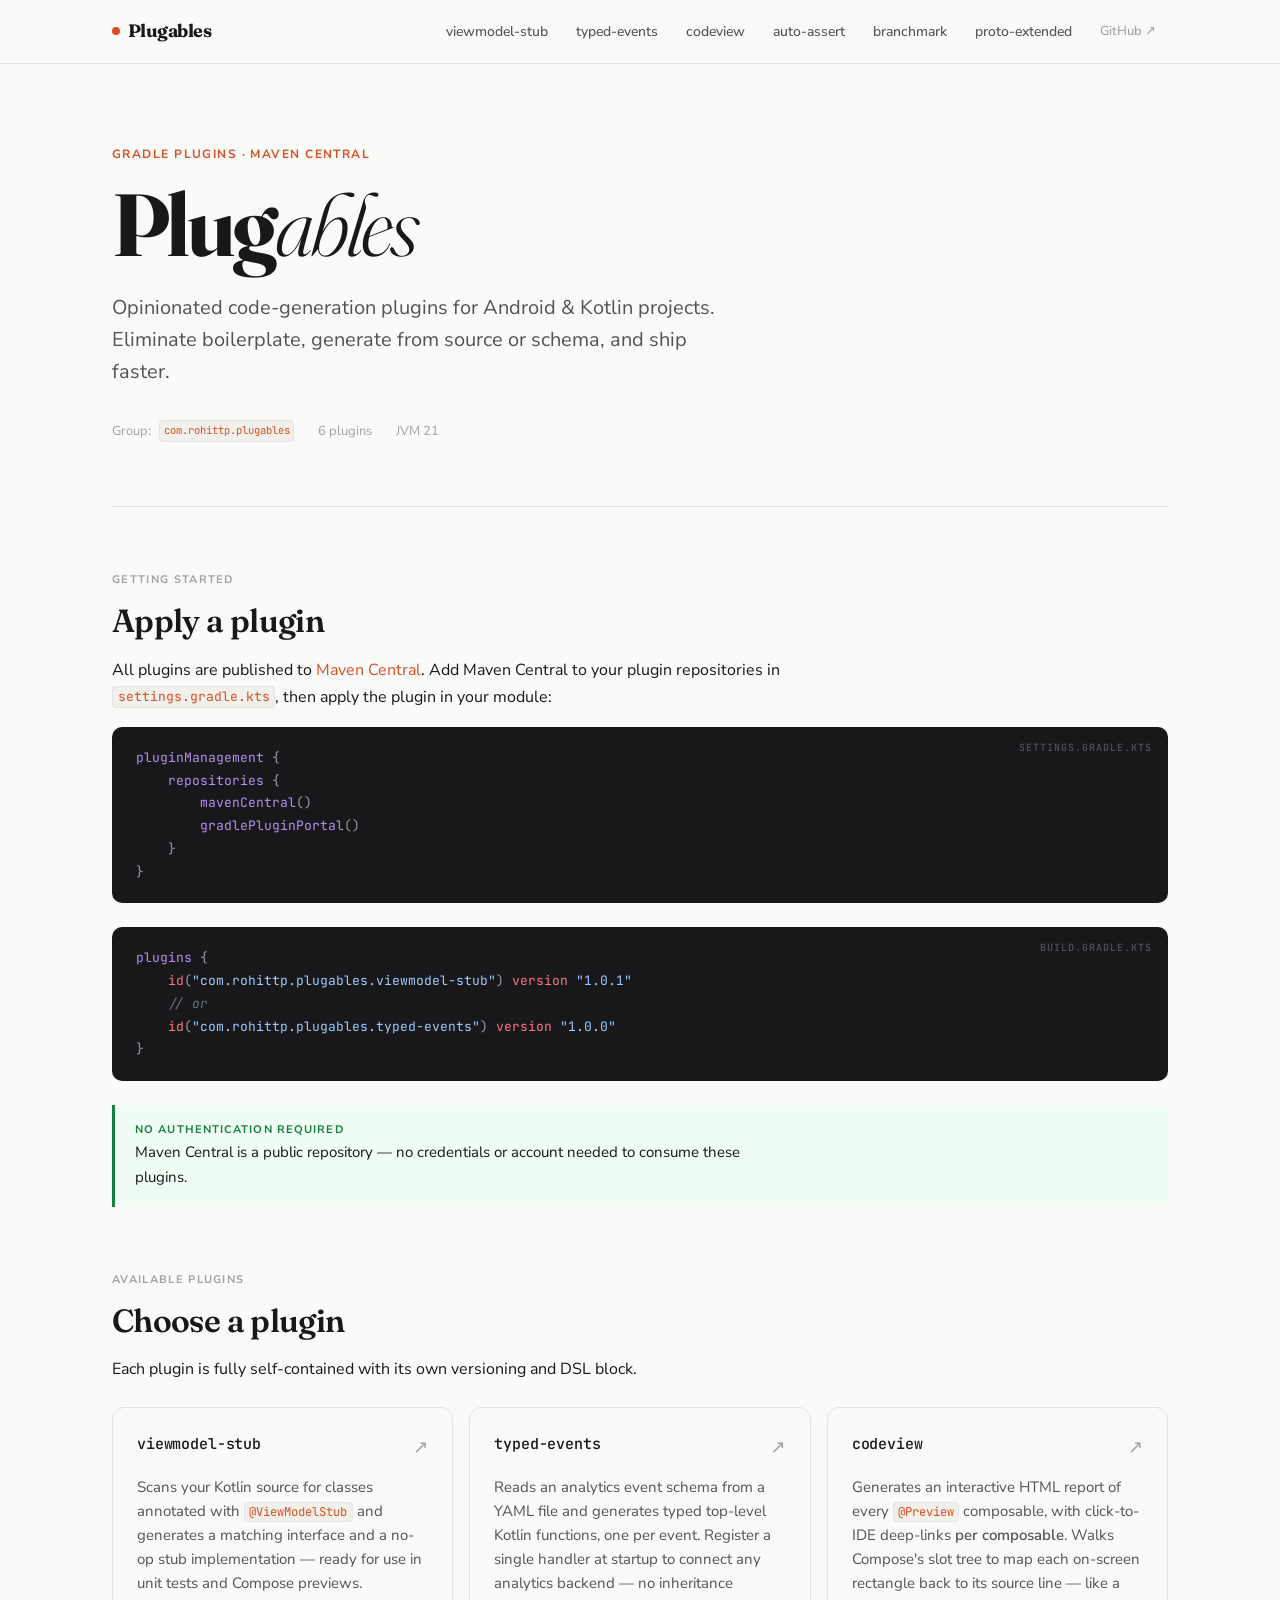
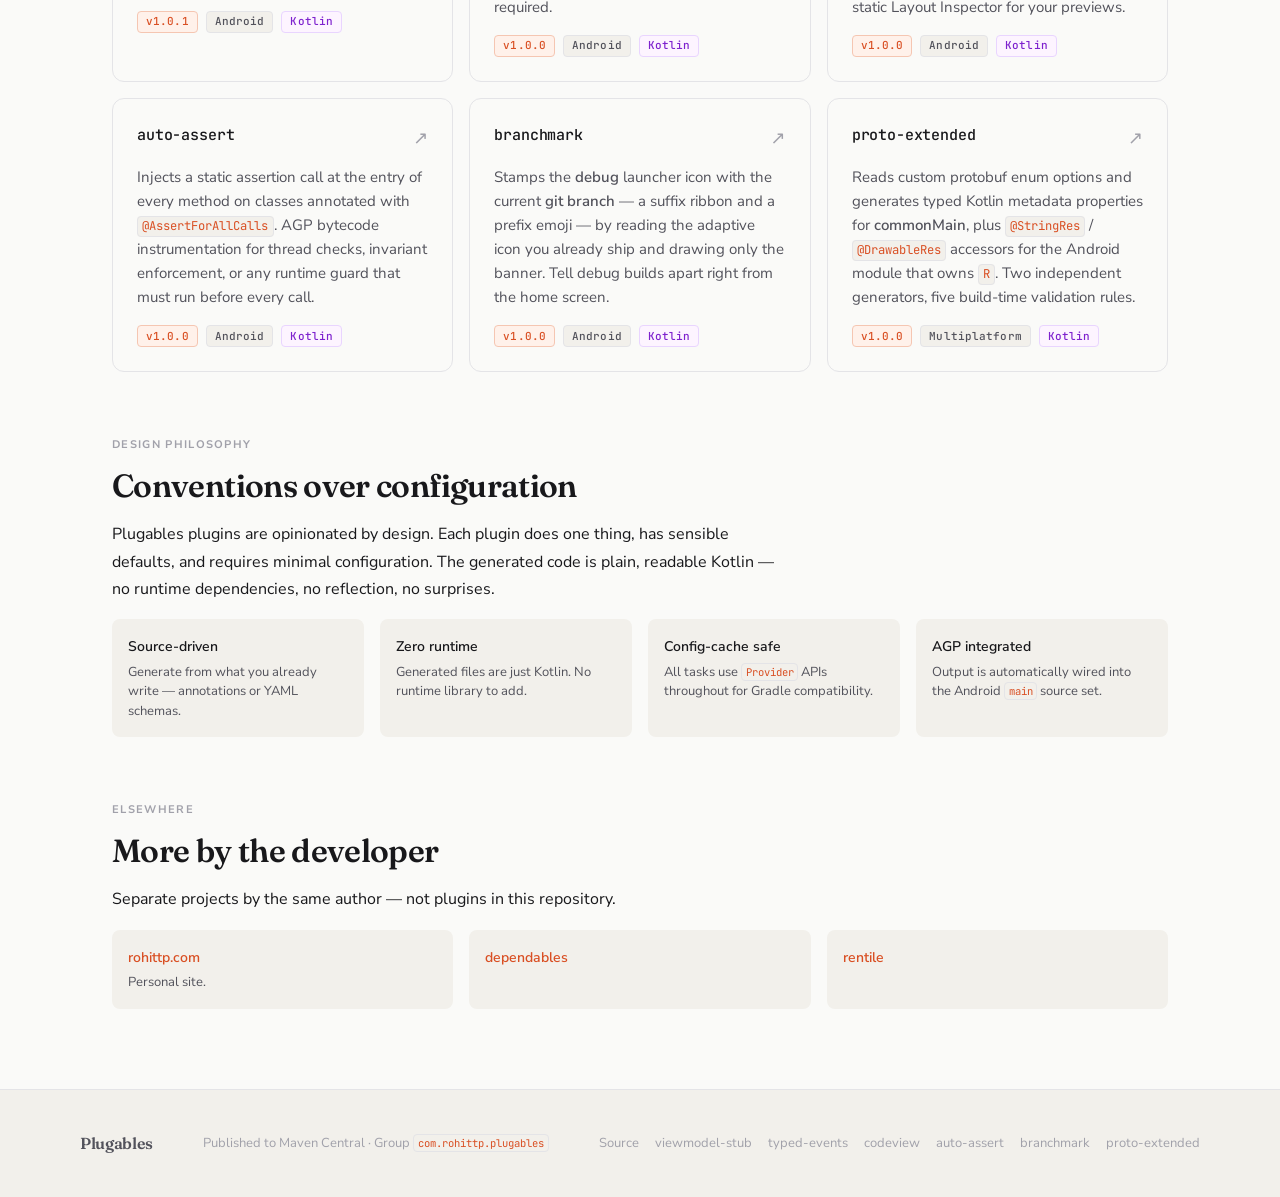
==== commit 47c40dea: "docs(proto-extended): add plugin page and cross-references Documents the completed proto-extended pl" ====
--- a/docs/index.html
+++ b/docs/index.html
@@ -69,6 +69,7 @@
       <a href="codeview">codeview</a>
       <a href="auto-assert">auto-assert</a>
       <a href="branchmark">branchmark</a>
+      <a href="proto-extended">proto-extended</a>
       <a href="https://github.com/rohittp0/plugables" class="nav-github" target="_blank" rel="noopener noreferrer">GitHub ↗</a>
     </div>
   </div>
@@ -86,7 +87,7 @@
     </p>
     <div class="hero-meta">
       <span>Group: <code>com.rohittp.plugables</code></span>
-      <span>5 plugins</span>
+      <span>6 plugins</span>
       <span>JVM 21</span>
     </div>
   </section>
@@ -228,6 +229,25 @@
         </div>
       </a>
 
+      <a href="proto-extended" class="plugin-card">
+        <div class="card-header">
+          <span class="card-name">proto-extended</span>
+          <span class="card-arrow">↗</span>
+        </div>
+        <p class="card-desc">
+          Reads custom protobuf enum options and generates typed Kotlin
+          metadata properties for <strong>commonMain</strong>, plus
+          <code>@StringRes</code> / <code>@DrawableRes</code> accessors for
+          the Android module that owns <code>R</code>. Two independent
+          generators, five build-time validation rules.
+        </p>
+        <div class="card-tags">
+          <span class="badge badge-version">v1.0.0</span>
+          <span class="badge badge-platform">Multiplatform</span>
+          <span class="badge badge-kotlin">Kotlin</span>
+        </div>
+      </a>
+
     </div>
   </section>
 
@@ -258,6 +278,26 @@
       <div class="feature-item">
         <strong>AGP integrated</strong>
         <p>Output is automatically wired into the Android <code>main</code> source set.</p>
+      </div>
+    </div>
+  </section>
+
+  <!-- ─── More by the developer ────────────────────────────── -->
+  <section class="section">
+    <p class="section-label">Elsewhere</p>
+    <h2 style="margin-top:0">More by the developer</h2>
+    <p>Separate projects by the same author — not plugins in this repository.</p>
+
+    <div class="feature-grid">
+      <div class="feature-item">
+        <strong><a href="https://rohittp.com" target="_blank" rel="noopener noreferrer">rohittp.com</a></strong>
+        <p>Personal site.</p>
+      </div>
+      <div class="feature-item">
+        <strong><a href="https://rohittp.com/dependables" target="_blank" rel="noopener noreferrer">dependables</a></strong>
+      </div>
+      <div class="feature-item">
+        <strong><a href="https://rohittp.com/rentile" target="_blank" rel="noopener noreferrer">rentile</a></strong>
       </div>
     </div>
   </section>
@@ -276,6 +316,7 @@
       <a href="codeview">codeview</a>
       <a href="auto-assert">auto-assert</a>
       <a href="branchmark">branchmark</a>
+      <a href="proto-extended">proto-extended</a>
     </div>
   </div>
 </footer>
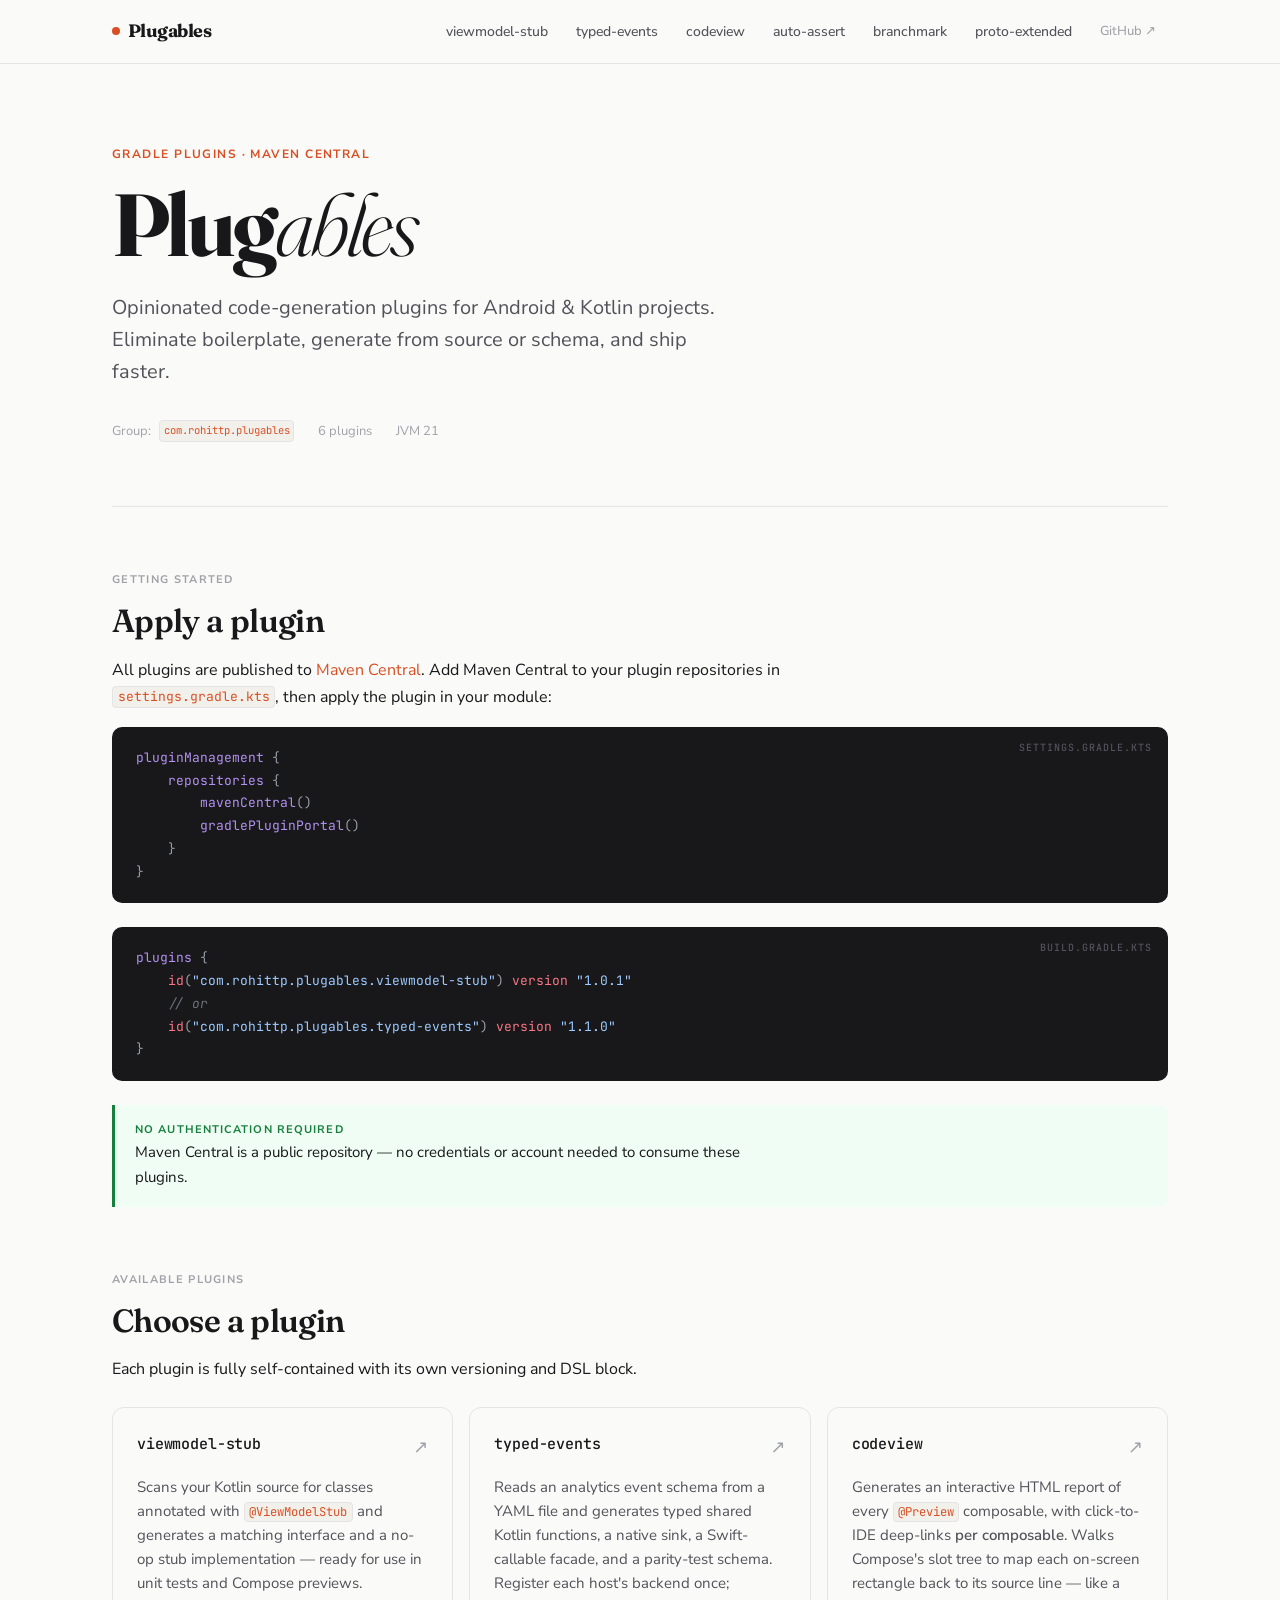
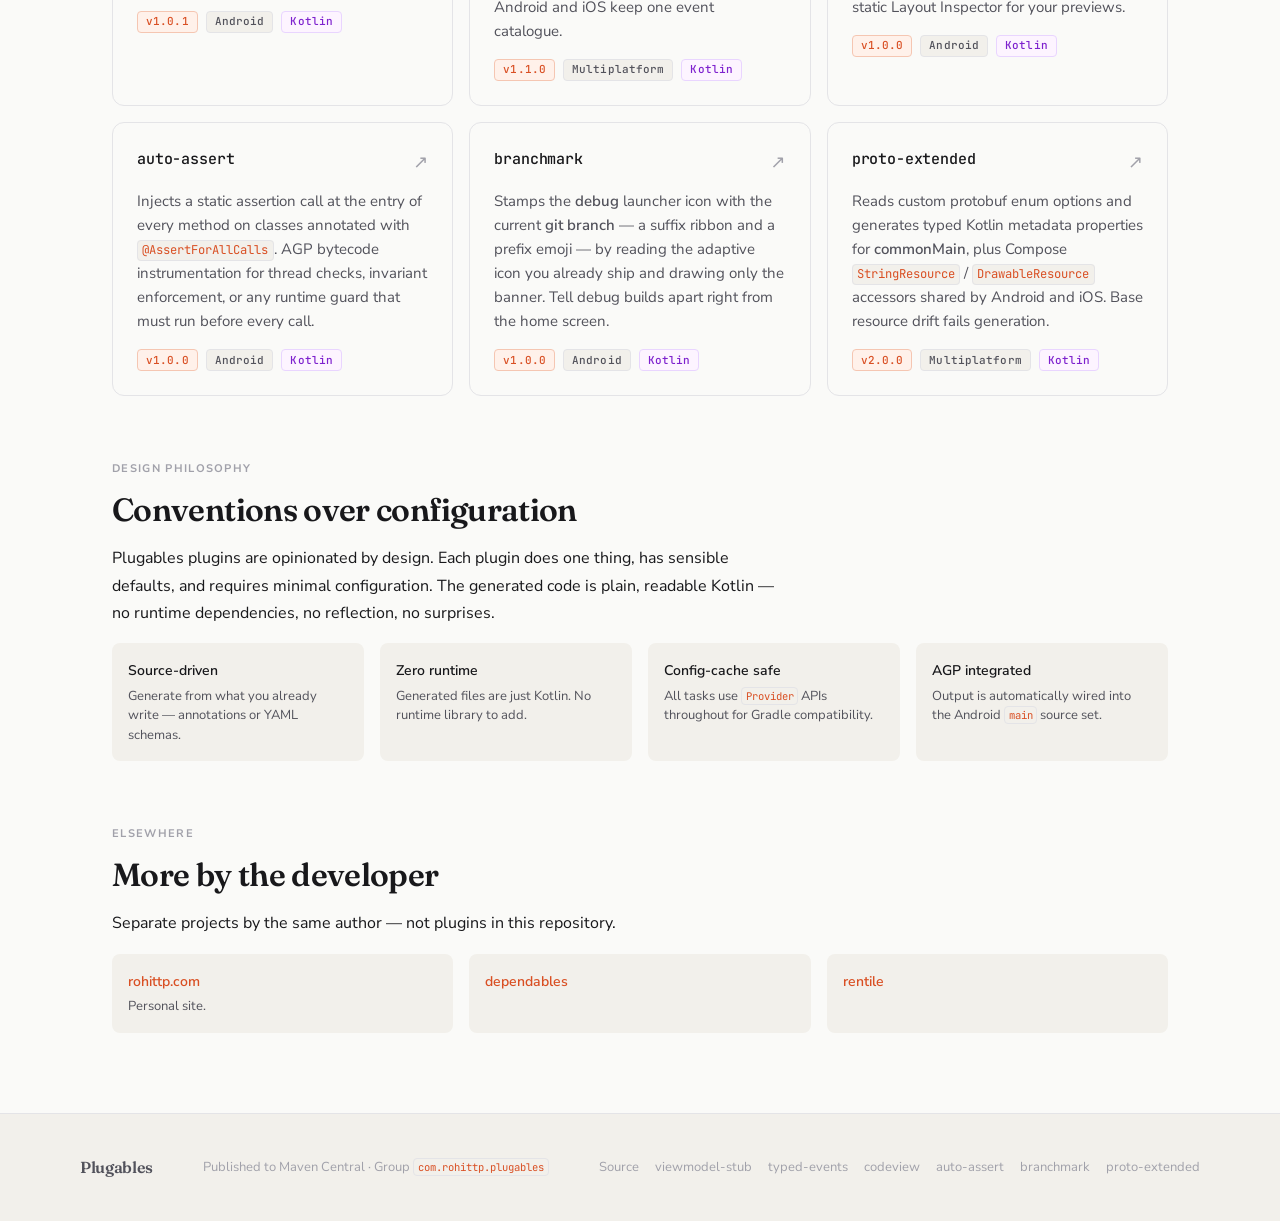
==== commit b79266b6: "docs: update KMP plugin guides" ====
--- a/docs/index.html
+++ b/docs/index.html
@@ -118,7 +118,7 @@
       <pre><code><span class="fn">plugins</span> <span class="op">{</span>
     <span class="k">id</span><span class="op">(</span><span class="st">"com.rohittp.plugables.viewmodel-stub"</span><span class="op">)</span> <span class="k">version</span> <span class="st">"1.0.1"</span>
     <span class="cm">// or</span>
-    <span class="k">id</span><span class="op">(</span><span class="st">"com.rohittp.plugables.typed-events"</span><span class="op">)</span> <span class="k">version</span> <span class="st">"1.0.0"</span>
+    <span class="k">id</span><span class="op">(</span><span class="st">"com.rohittp.plugables.typed-events"</span><span class="op">)</span> <span class="k">version</span> <span class="st">"1.1.0"</span>
 <span class="op">}</span></code></pre>
     </div>
 
@@ -164,13 +164,13 @@
         </div>
         <p class="card-desc">
           Reads an analytics event schema from a YAML file and generates
-          typed top-level Kotlin functions, one per event. Register a single
-          handler at startup to connect any analytics backend — no
-          inheritance required.
-        </p>
-        <div class="card-tags">
-          <span class="badge badge-version">v1.0.0</span>
-          <span class="badge badge-platform">Android</span>
+          typed shared Kotlin functions, a native sink, a Swift-callable
+          facade, and a parity-test schema. Register each host's backend once;
+          Android and iOS keep one event catalogue.
+        </p>
+        <div class="card-tags">
+          <span class="badge badge-version">v1.1.0</span>
+          <span class="badge badge-platform">Multiplatform</span>
           <span class="badge badge-kotlin">Kotlin</span>
         </div>
       </a>
@@ -236,13 +236,12 @@
         </div>
         <p class="card-desc">
           Reads custom protobuf enum options and generates typed Kotlin
-          metadata properties for <strong>commonMain</strong>, plus
-          <code>@StringRes</code> / <code>@DrawableRes</code> accessors for
-          the Android module that owns <code>R</code>. Two independent
-          generators, five build-time validation rules.
-        </p>
-        <div class="card-tags">
-          <span class="badge badge-version">v1.0.0</span>
+          metadata properties for <strong>commonMain</strong>, plus Compose
+          <code>StringResource</code> / <code>DrawableResource</code> accessors
+          shared by Android and iOS. Base resource drift fails generation.
+        </p>
+        <div class="card-tags">
+          <span class="badge badge-version">v2.0.0</span>
           <span class="badge badge-platform">Multiplatform</span>
           <span class="badge badge-kotlin">Kotlin</span>
         </div>
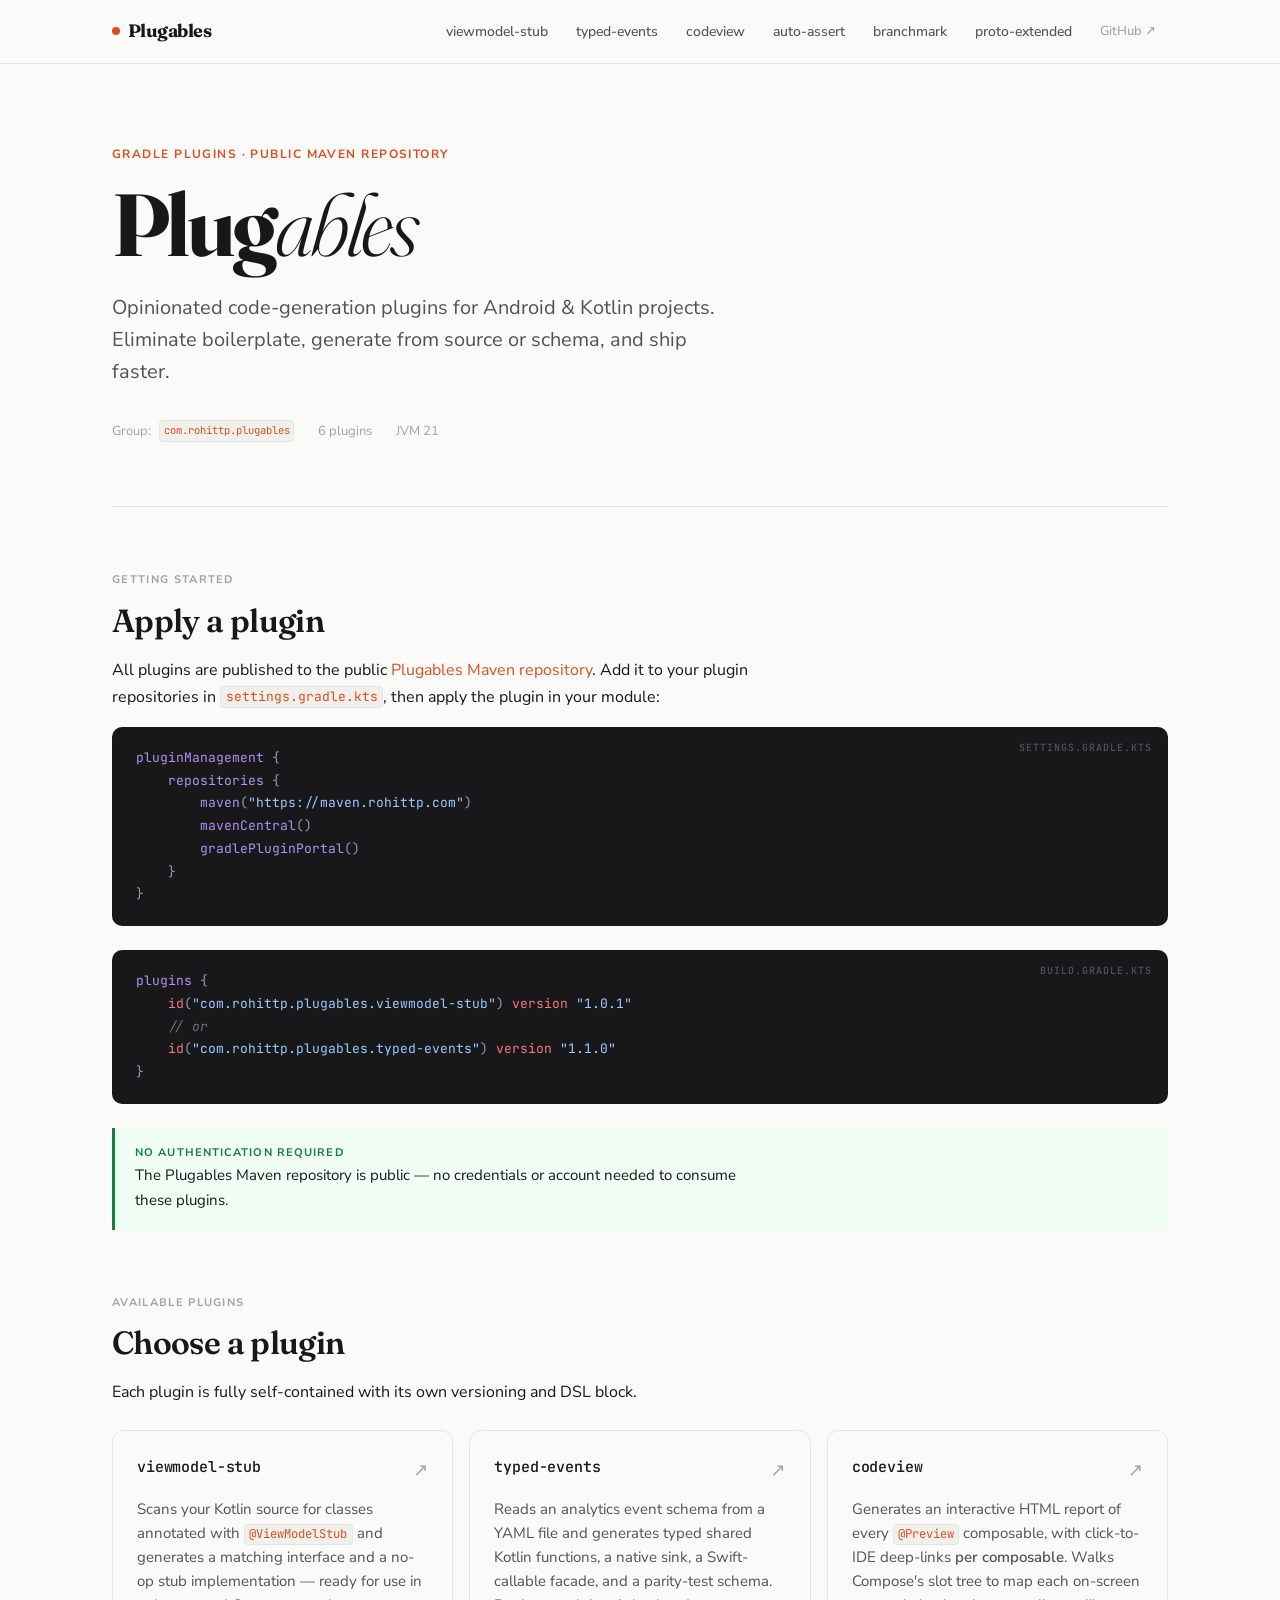
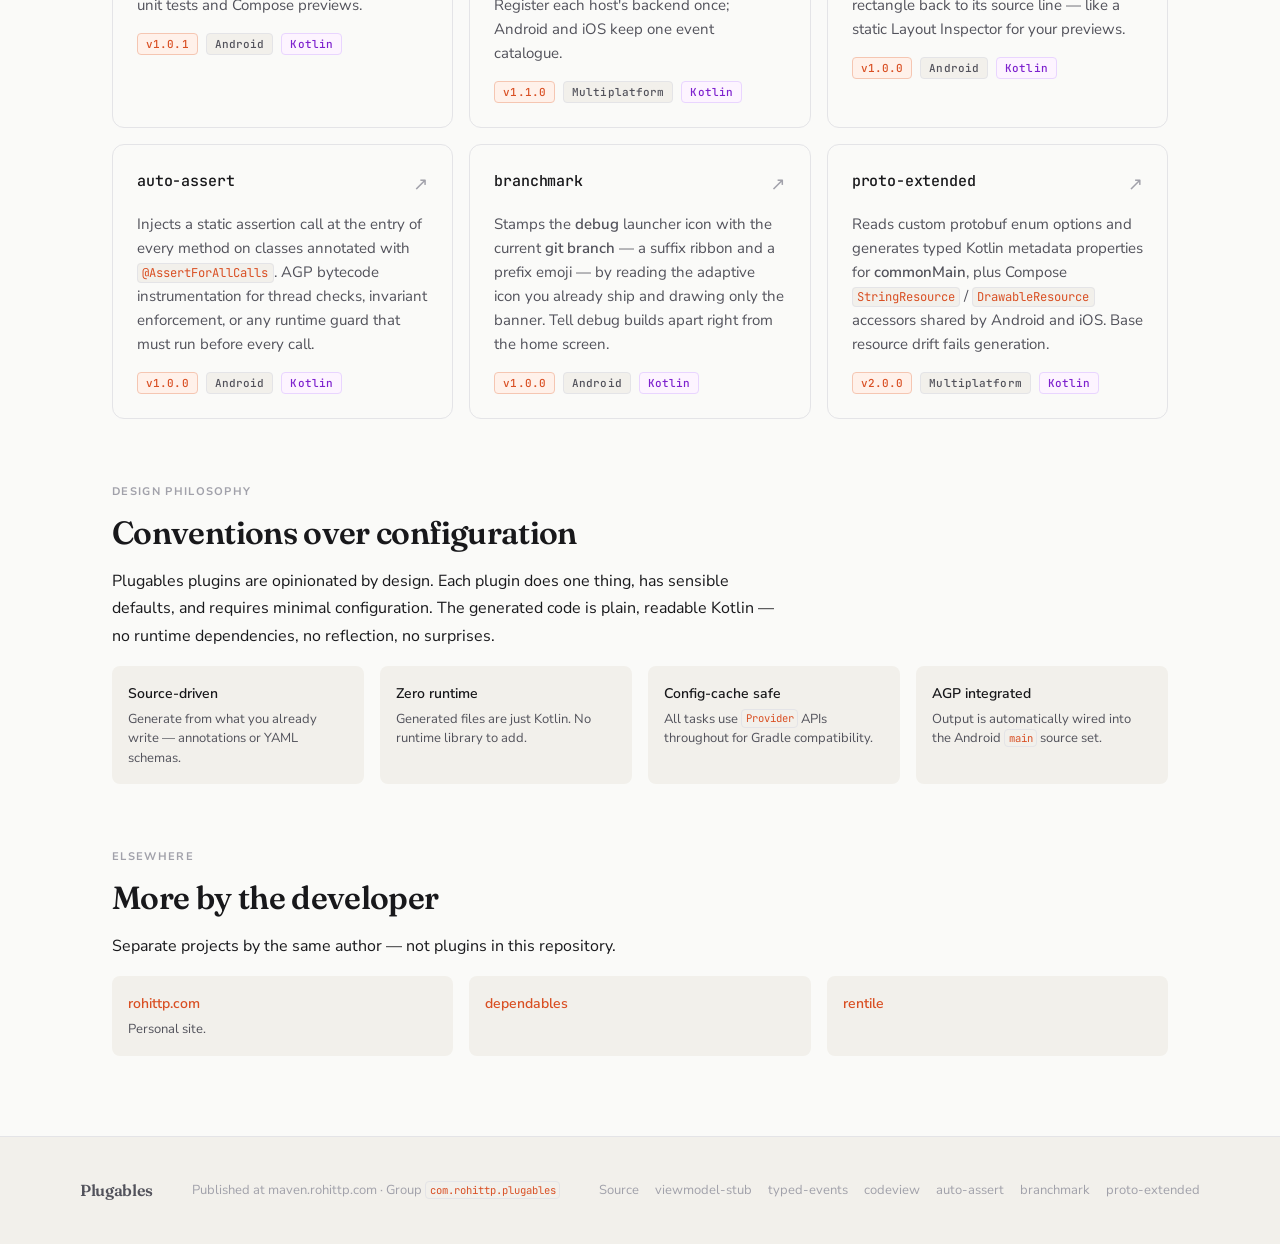
==== commit 0ce548f7: "ci: publish plugins to Cloudflare R2" ====
--- a/docs/index.html
+++ b/docs/index.html
@@ -4,7 +4,7 @@
   <meta charset="UTF-8" />
   <meta name="viewport" content="width=device-width, initial-scale=1.0" />
   <title>Plugables — Gradle Plugins for Android</title>
-  <meta name="description" content="Opinionated code-generation Gradle plugins for Android and Kotlin projects. Published to Maven Central — available with one pluginManagement line." />
+  <meta name="description" content="Opinionated code-generation Gradle plugins for Android and Kotlin projects. Published at maven.rohittp.com — available with one pluginManagement line." />
   <link rel="canonical" href="https://rohittp.com/plugables/" />
   <link rel="icon" href="favicon.svg" type="image/svg+xml" />
 
@@ -12,7 +12,7 @@
   <meta property="og:type" content="website" />
   <meta property="og:site_name" content="Plugables" />
   <meta property="og:title" content="Plugables — Gradle Plugins for Android" />
-  <meta property="og:description" content="Opinionated code-generation Gradle plugins for Android and Kotlin projects. Published to Maven Central — available with one pluginManagement line." />
+  <meta property="og:description" content="Opinionated code-generation Gradle plugins for Android and Kotlin projects. Published at maven.rohittp.com — available with one pluginManagement line." />
   <meta property="og:url" content="https://rohittp.com/plugables/" />
   <meta property="og:image" content="https://rohittp.com/plugables/og-image.png" />
   <meta property="og:image:width" content="1200" />
@@ -21,7 +21,7 @@
   <!-- Twitter Card -->
   <meta name="twitter:card" content="summary_large_image" />
   <meta name="twitter:title" content="Plugables — Gradle Plugins for Android" />
-  <meta name="twitter:description" content="Opinionated code-generation Gradle plugins for Android and Kotlin projects. Published to Maven Central — available with one pluginManagement line." />
+  <meta name="twitter:description" content="Opinionated code-generation Gradle plugins for Android and Kotlin projects. Published at maven.rohittp.com — available with one pluginManagement line." />
   <meta name="twitter:image" content="https://rohittp.com/plugables/og-image.png" />
 
   <link rel="stylesheet" href="style.css" />
@@ -79,7 +79,7 @@
 
   <!-- ─── Hero ───────────────────────────────────────────────── -->
   <section class="hero">
-    <p class="hero-eyebrow">Gradle Plugins · Maven Central</p>
+    <p class="hero-eyebrow">Gradle Plugins · Public Maven Repository</p>
     <h1 class="hero-title">Plug<em>ables</em></h1>
     <p class="hero-desc">
       Opinionated code-generation plugins for Android &amp; Kotlin projects.
@@ -97,9 +97,9 @@
     <p class="section-label">Getting Started</p>
     <h2 style="margin-top:0">Apply a plugin</h2>
     <p>
-      All plugins are published to
-      <a href="https://central.sonatype.com/search?q=com.rohittp.plugables" target="_blank" rel="noopener noreferrer">Maven Central</a>.
-      Add Maven Central to your plugin repositories in <code>settings.gradle.kts</code>,
+      All plugins are published to the public
+      <a href="https://maven.rohittp.com" target="_blank" rel="noopener noreferrer">Plugables Maven repository</a>.
+      Add it to your plugin repositories in <code>settings.gradle.kts</code>,
       then apply the plugin in your module:
     </p>
 
@@ -107,6 +107,7 @@
       <span class="code-lang">settings.gradle.kts</span>
       <pre><code><span class="fn">pluginManagement</span> <span class="op">{</span>
     <span class="fn">repositories</span> <span class="op">{</span>
+        <span class="fn">maven</span><span class="op">(</span><span class="st">"https://maven.rohittp.com"</span><span class="op">)</span>
         <span class="fn">mavenCentral</span><span class="op">()</span>
         <span class="fn">gradlePluginPortal</span><span class="op">()</span>
     <span class="op">}</span>
@@ -125,7 +126,7 @@
     <div class="callout tip">
       <p class="callout-title">No authentication required</p>
       <p>
-        Maven Central is a public repository — no credentials or account needed
+        The Plugables Maven repository is public — no credentials or account needed
         to consume these plugins.
       </p>
     </div>
@@ -307,7 +308,7 @@
 <footer class="site-footer">
   <div class="footer-inner">
     <a href="index" class="footer-brand">Plugables</a>
-    <span class="footer-meta">Published to Maven Central · Group <code>com.rohittp.plugables</code></span>
+    <span class="footer-meta">Published at maven.rohittp.com · Group <code>com.rohittp.plugables</code></span>
     <div class="footer-links">
       <a href="https://github.com/rohittp0/plugables" target="_blank" rel="noopener noreferrer">Source</a>
       <a href="viewmodel-stub">viewmodel-stub</a>
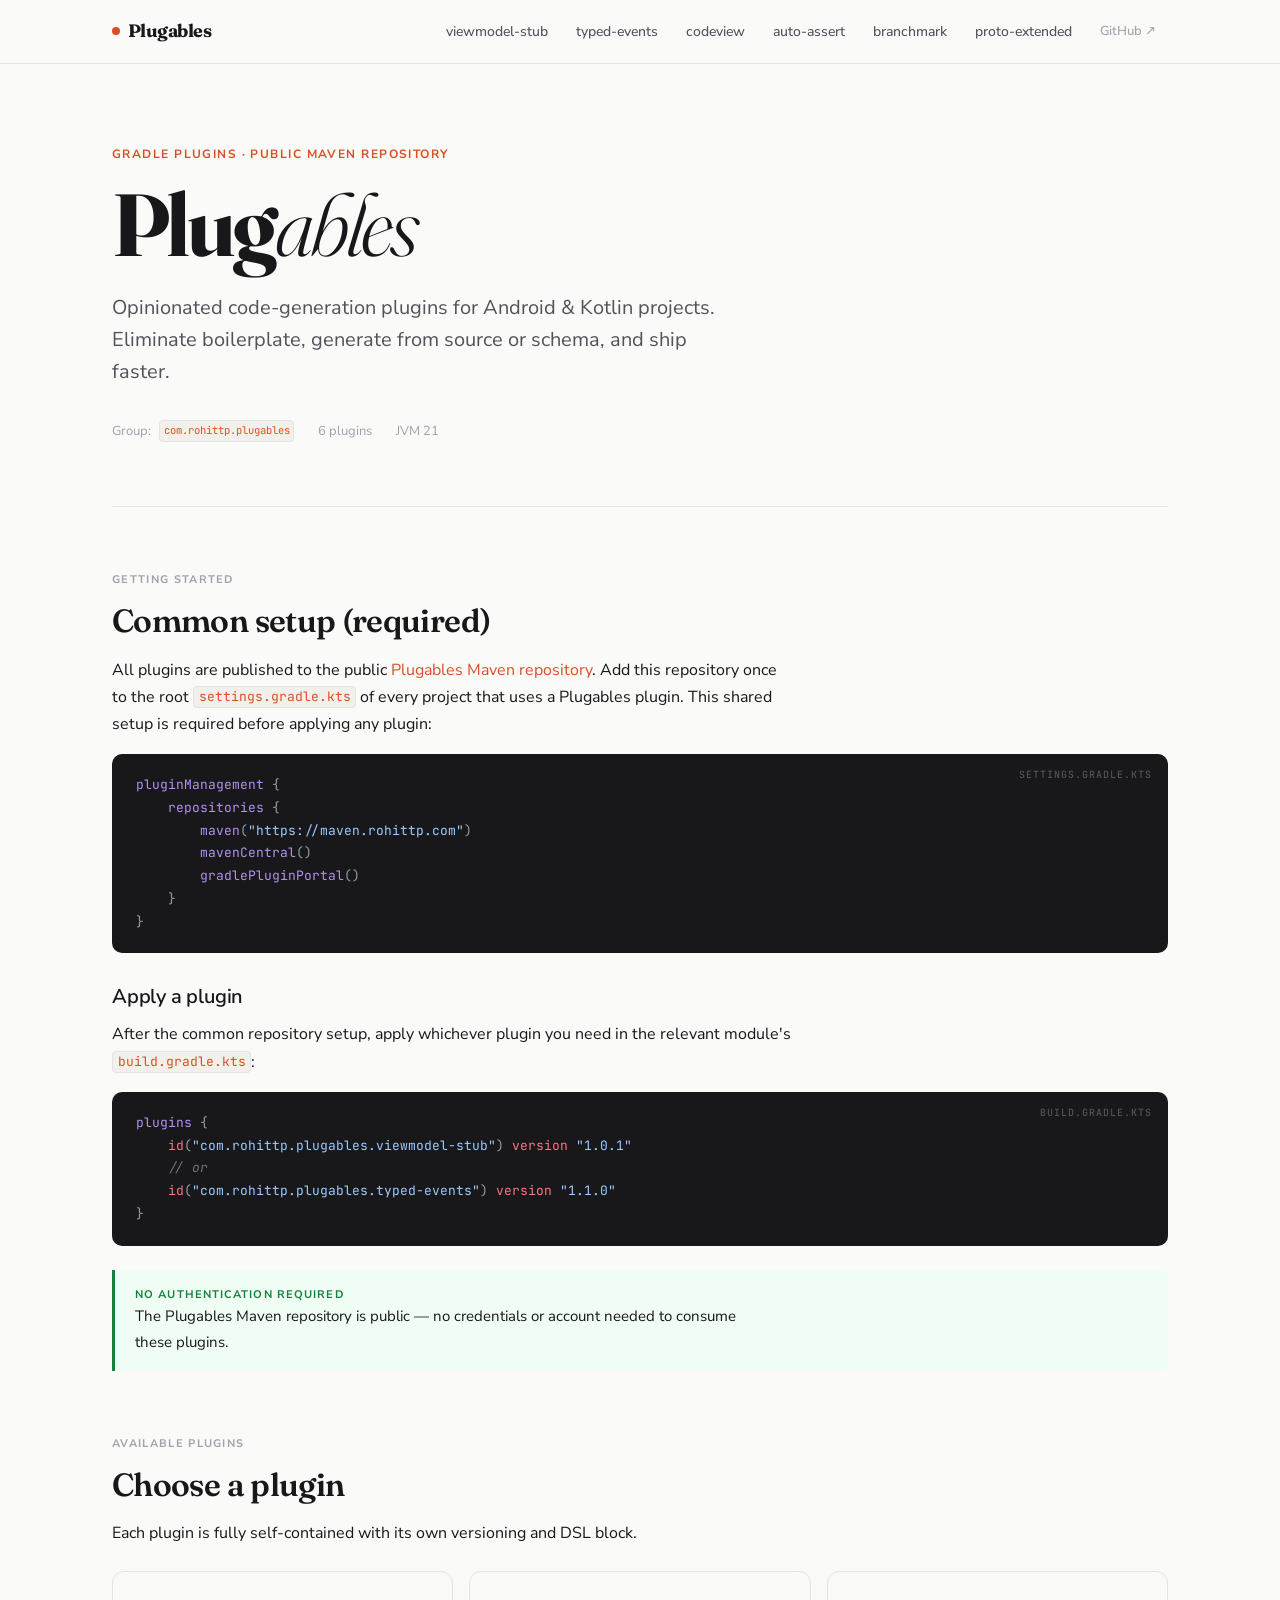
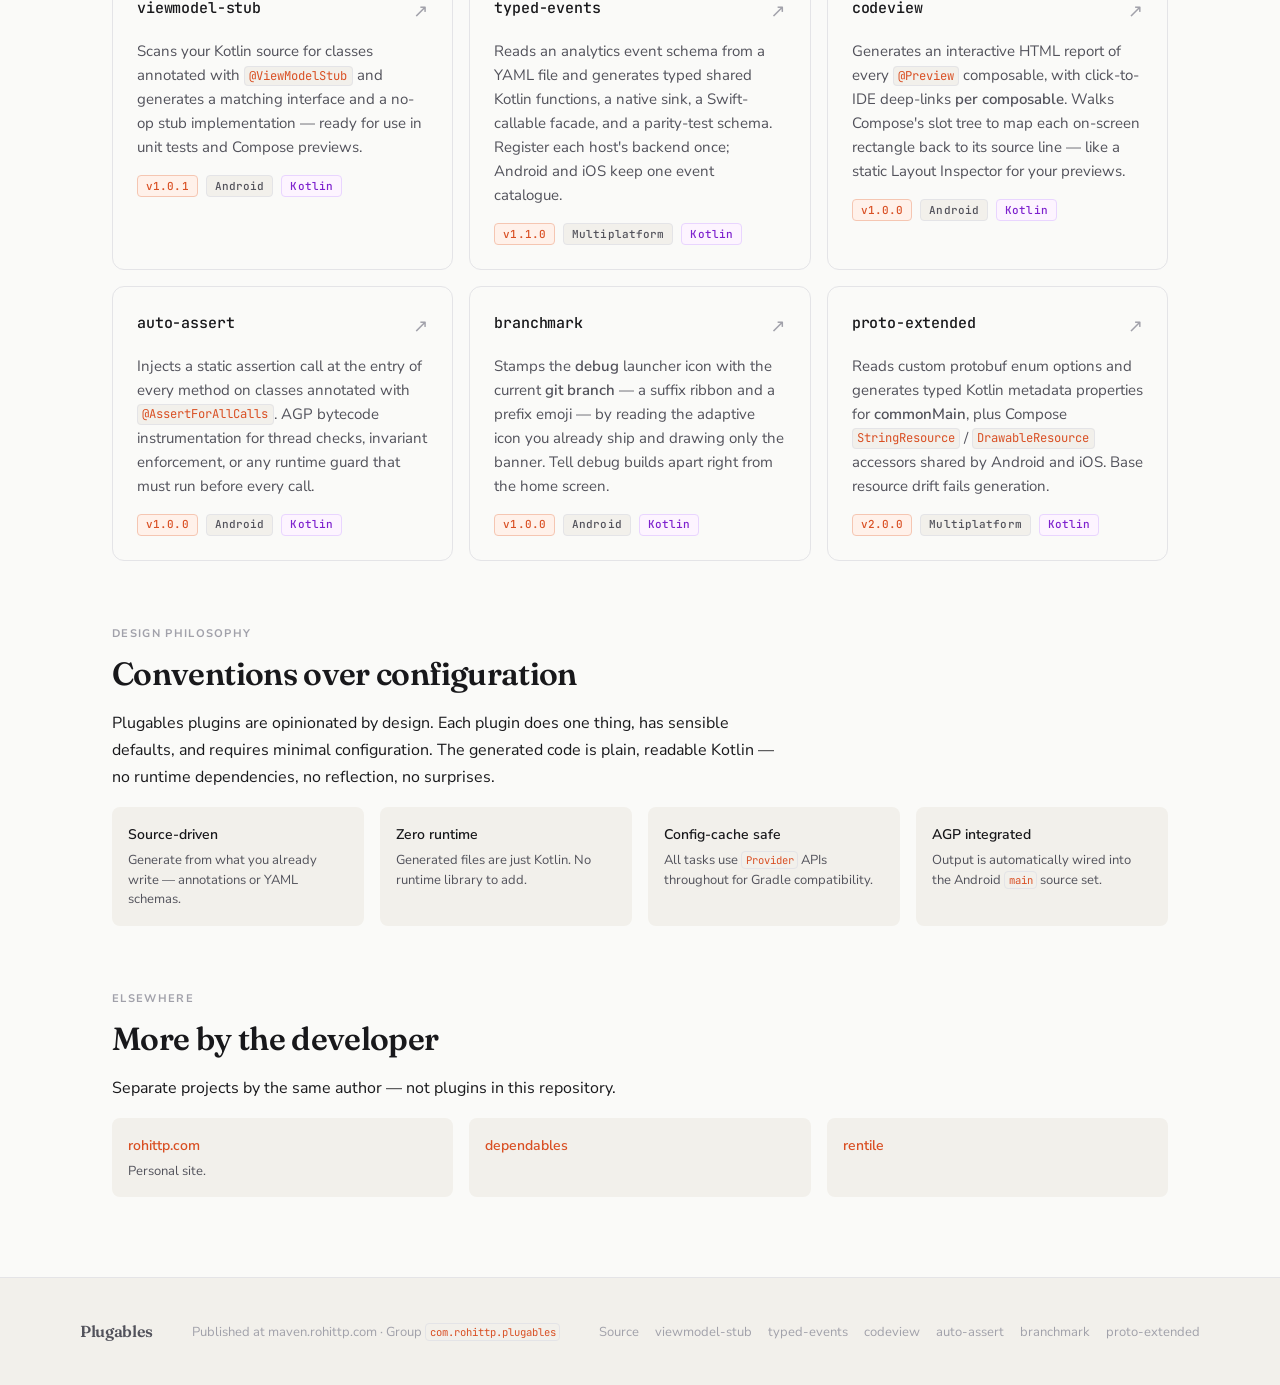
==== commit 1c561fdb: "docs: highlight common repository setup" ====
--- a/docs/index.html
+++ b/docs/index.html
@@ -95,12 +95,12 @@
   <!-- ─── Repository Setup ───────────────────────────────────── -->
   <section class="section">
     <p class="section-label">Getting Started</p>
-    <h2 style="margin-top:0">Apply a plugin</h2>
+    <h2 style="margin-top:0">Common setup (required)</h2>
     <p>
       All plugins are published to the public
       <a href="https://maven.rohittp.com" target="_blank" rel="noopener noreferrer">Plugables Maven repository</a>.
-      Add it to your plugin repositories in <code>settings.gradle.kts</code>,
-      then apply the plugin in your module:
+      Add this repository once to the root <code>settings.gradle.kts</code> of every project
+      that uses a Plugables plugin. This shared setup is required before applying any plugin:
     </p>
 
     <div class="code-wrap">
@@ -113,6 +113,12 @@
     <span class="op">}</span>
 <span class="op">}</span></code></pre>
     </div>
+
+    <h3>Apply a plugin</h3>
+    <p>
+      After the common repository setup, apply whichever plugin you need in the relevant
+      module's <code>build.gradle.kts</code>:
+    </p>
 
     <div class="code-wrap">
       <span class="code-lang">build.gradle.kts</span>
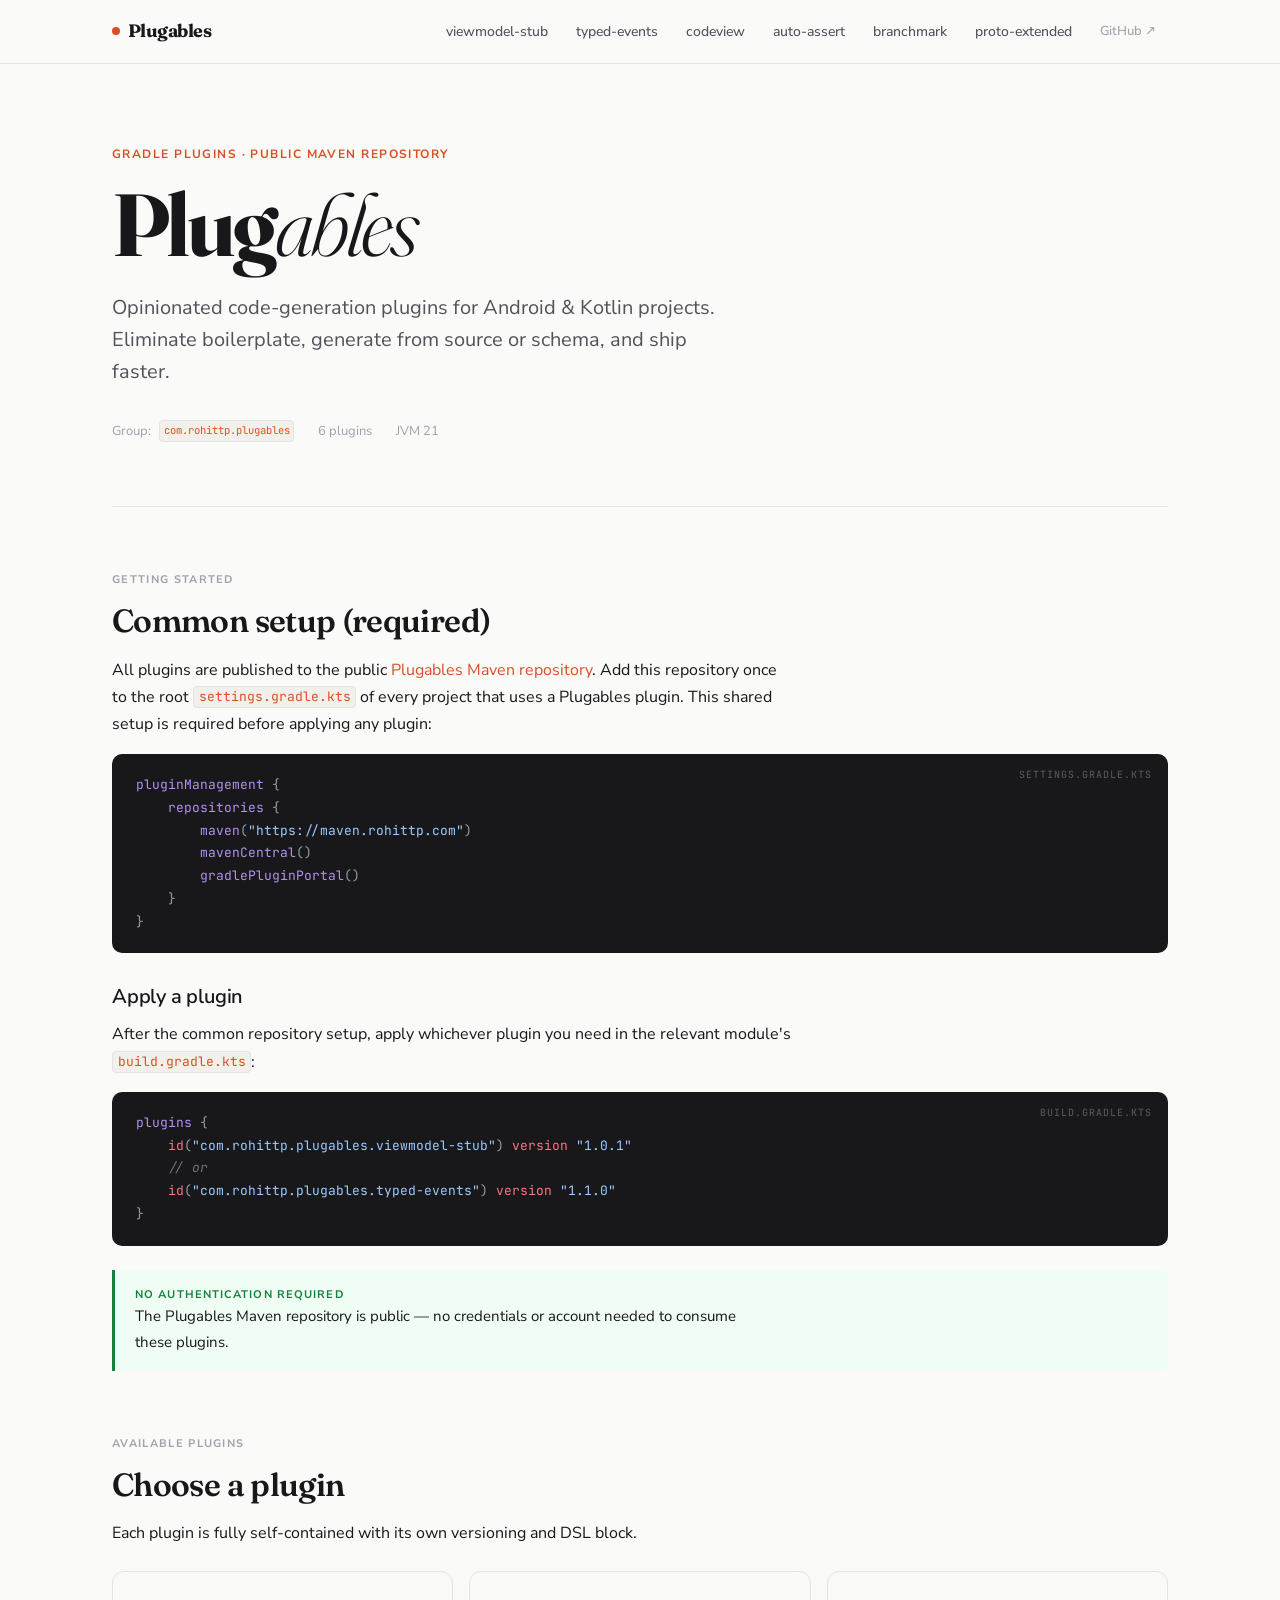
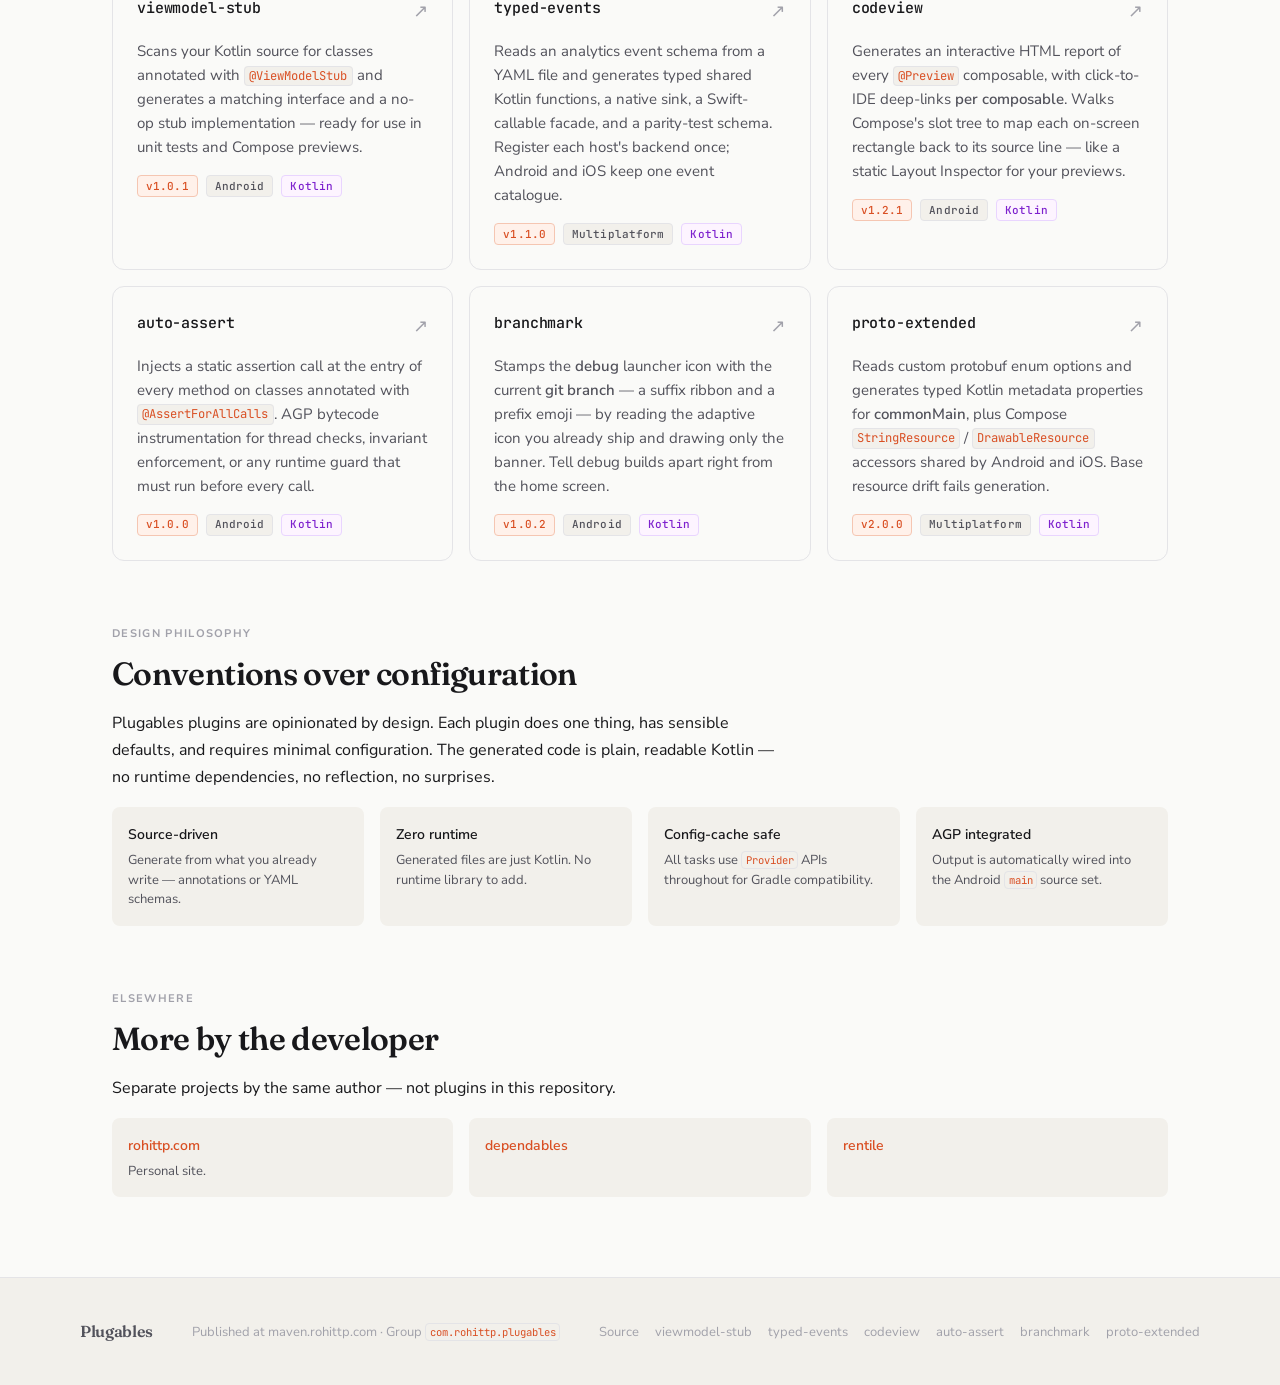
==== commit 51368328: "docs: automate published plugin versions" ====
--- a/docs/index.html
+++ b/docs/index.html
@@ -93,7 +93,7 @@
   </section>
 
   <!-- ─── Repository Setup ───────────────────────────────────── -->
-  <section class="section">
+  <section id="common-setup" class="section">
     <p class="section-label">Getting Started</p>
     <h2 style="margin-top:0">Common setup (required)</h2>
     <p>
@@ -123,9 +123,9 @@
     <div class="code-wrap">
       <span class="code-lang">build.gradle.kts</span>
       <pre><code><span class="fn">plugins</span> <span class="op">{</span>
-    <span class="k">id</span><span class="op">(</span><span class="st">"com.rohittp.plugables.viewmodel-stub"</span><span class="op">)</span> <span class="k">version</span> <span class="st">"1.0.1"</span>
+    <span class="k">id</span><span class="op">(</span><span class="st">"com.rohittp.plugables.viewmodel-stub"</span><span class="op">)</span> <span class="k">version</span> <span class="st">"<span data-plugin-version="viewmodel-stub">latest</span>"</span>
     <span class="cm">// or</span>
-    <span class="k">id</span><span class="op">(</span><span class="st">"com.rohittp.plugables.typed-events"</span><span class="op">)</span> <span class="k">version</span> <span class="st">"1.1.0"</span>
+    <span class="k">id</span><span class="op">(</span><span class="st">"com.rohittp.plugables.typed-events"</span><span class="op">)</span> <span class="k">version</span> <span class="st">"<span data-plugin-version="typed-events">latest</span>"</span>
 <span class="op">}</span></code></pre>
     </div>
 
@@ -158,7 +158,7 @@
           and Compose previews.
         </p>
         <div class="card-tags">
-          <span class="badge badge-version">v1.0.1</span>
+          <span class="badge badge-version">v<span data-plugin-version="viewmodel-stub">latest</span></span>
           <span class="badge badge-platform">Android</span>
           <span class="badge badge-kotlin">Kotlin</span>
         </div>
@@ -176,7 +176,7 @@
           Android and iOS keep one event catalogue.
         </p>
         <div class="card-tags">
-          <span class="badge badge-version">v1.1.0</span>
+          <span class="badge badge-version">v<span data-plugin-version="typed-events">latest</span></span>
           <span class="badge badge-platform">Multiplatform</span>
           <span class="badge badge-kotlin">Kotlin</span>
         </div>
@@ -194,7 +194,7 @@
           source line — like a static Layout Inspector for your previews.
         </p>
         <div class="card-tags">
-          <span class="badge badge-version">v1.0.0</span>
+          <span class="badge badge-version">v<span data-plugin-version="codeview">latest</span></span>
           <span class="badge badge-platform">Android</span>
           <span class="badge badge-kotlin">Kotlin</span>
         </div>
@@ -212,7 +212,7 @@
           runtime guard that must run before every call.
         </p>
         <div class="card-tags">
-          <span class="badge badge-version">v1.0.0</span>
+          <span class="badge badge-version">v<span data-plugin-version="auto-assert">latest</span></span>
           <span class="badge badge-platform">Android</span>
           <span class="badge badge-kotlin">Kotlin</span>
         </div>
@@ -230,7 +230,7 @@
           banner. Tell debug builds apart right from the home screen.
         </p>
         <div class="card-tags">
-          <span class="badge badge-version">v1.0.0</span>
+          <span class="badge badge-version">v<span data-plugin-version="branchmark">latest</span></span>
           <span class="badge badge-platform">Android</span>
           <span class="badge badge-kotlin">Kotlin</span>
         </div>
@@ -248,7 +248,7 @@
           shared by Android and iOS. Base resource drift fails generation.
         </p>
         <div class="card-tags">
-          <span class="badge badge-version">v2.0.0</span>
+          <span class="badge badge-version">v<span data-plugin-version="proto-extended">latest</span></span>
           <span class="badge badge-platform">Multiplatform</span>
           <span class="badge badge-kotlin">Kotlin</span>
         </div>
@@ -327,5 +327,6 @@
   </div>
 </footer>
 
+<script src="versions.js" defer></script>
 </body>
 </html>
